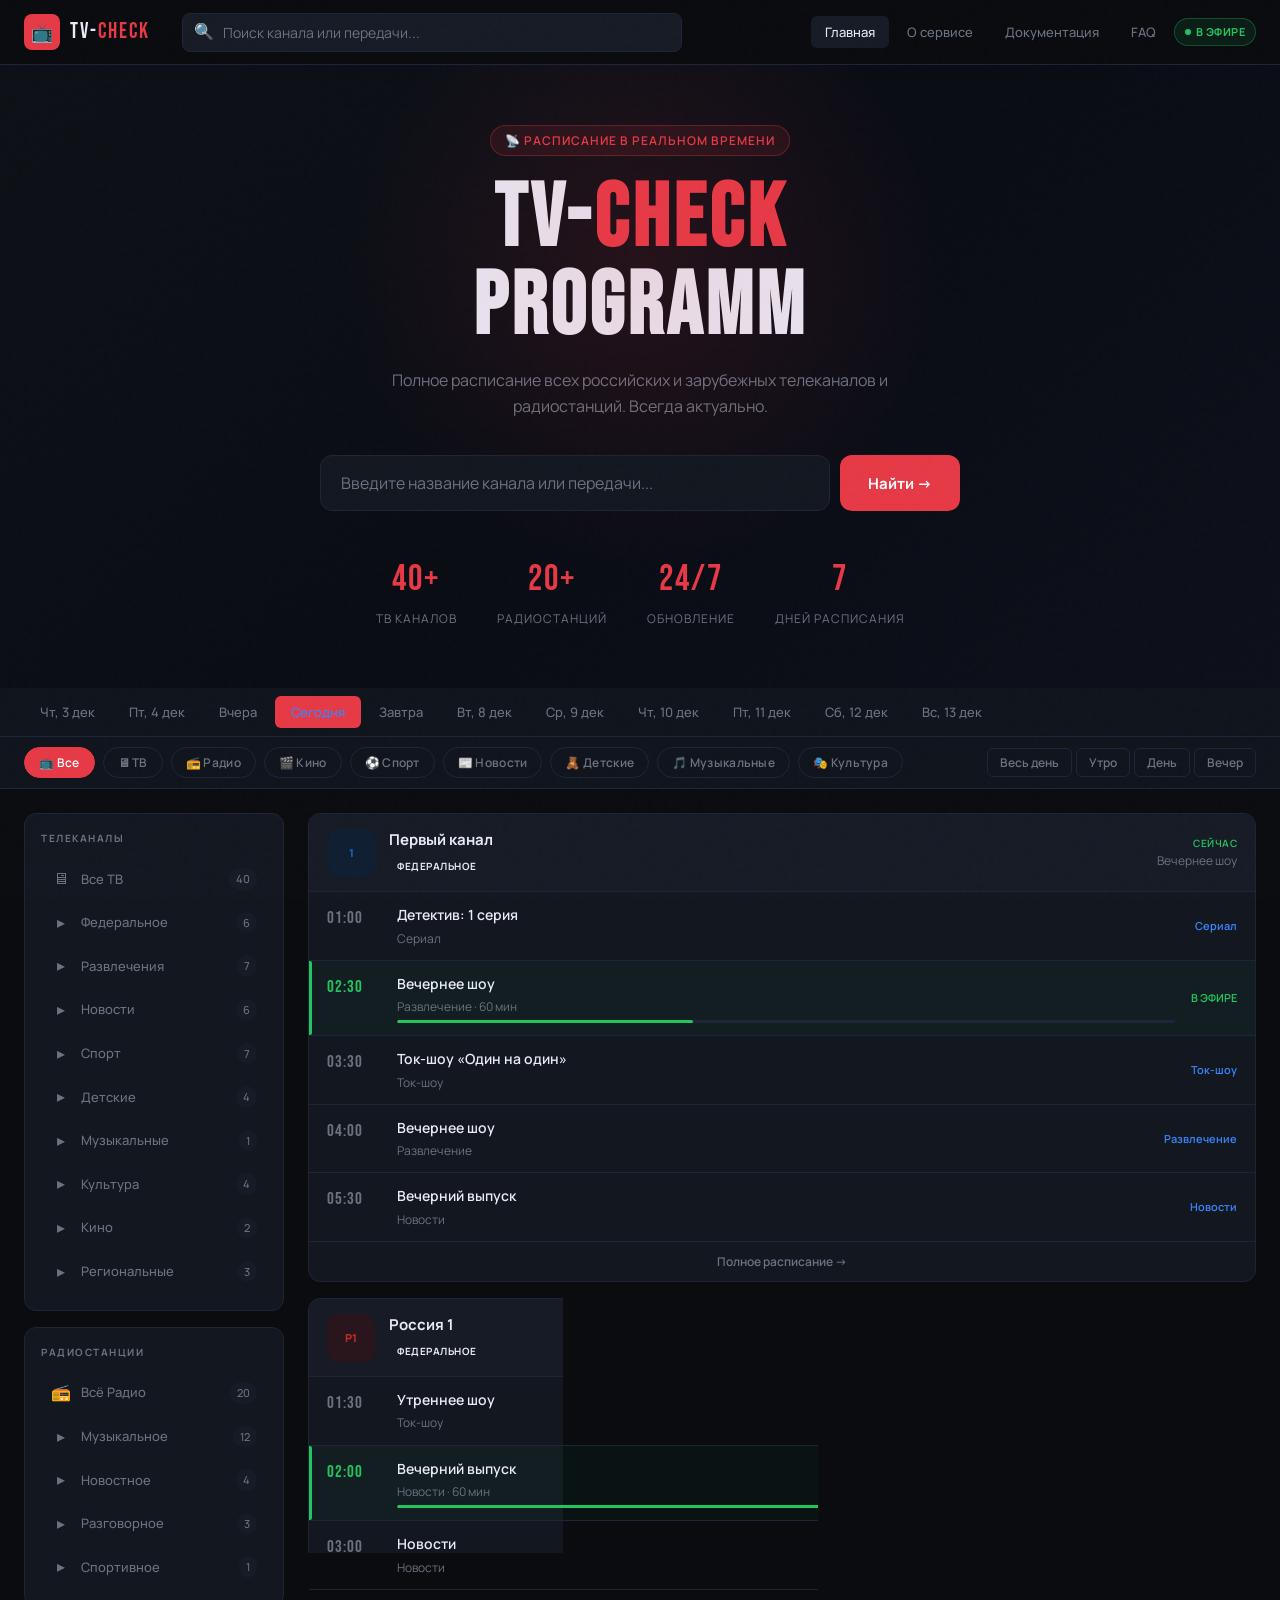
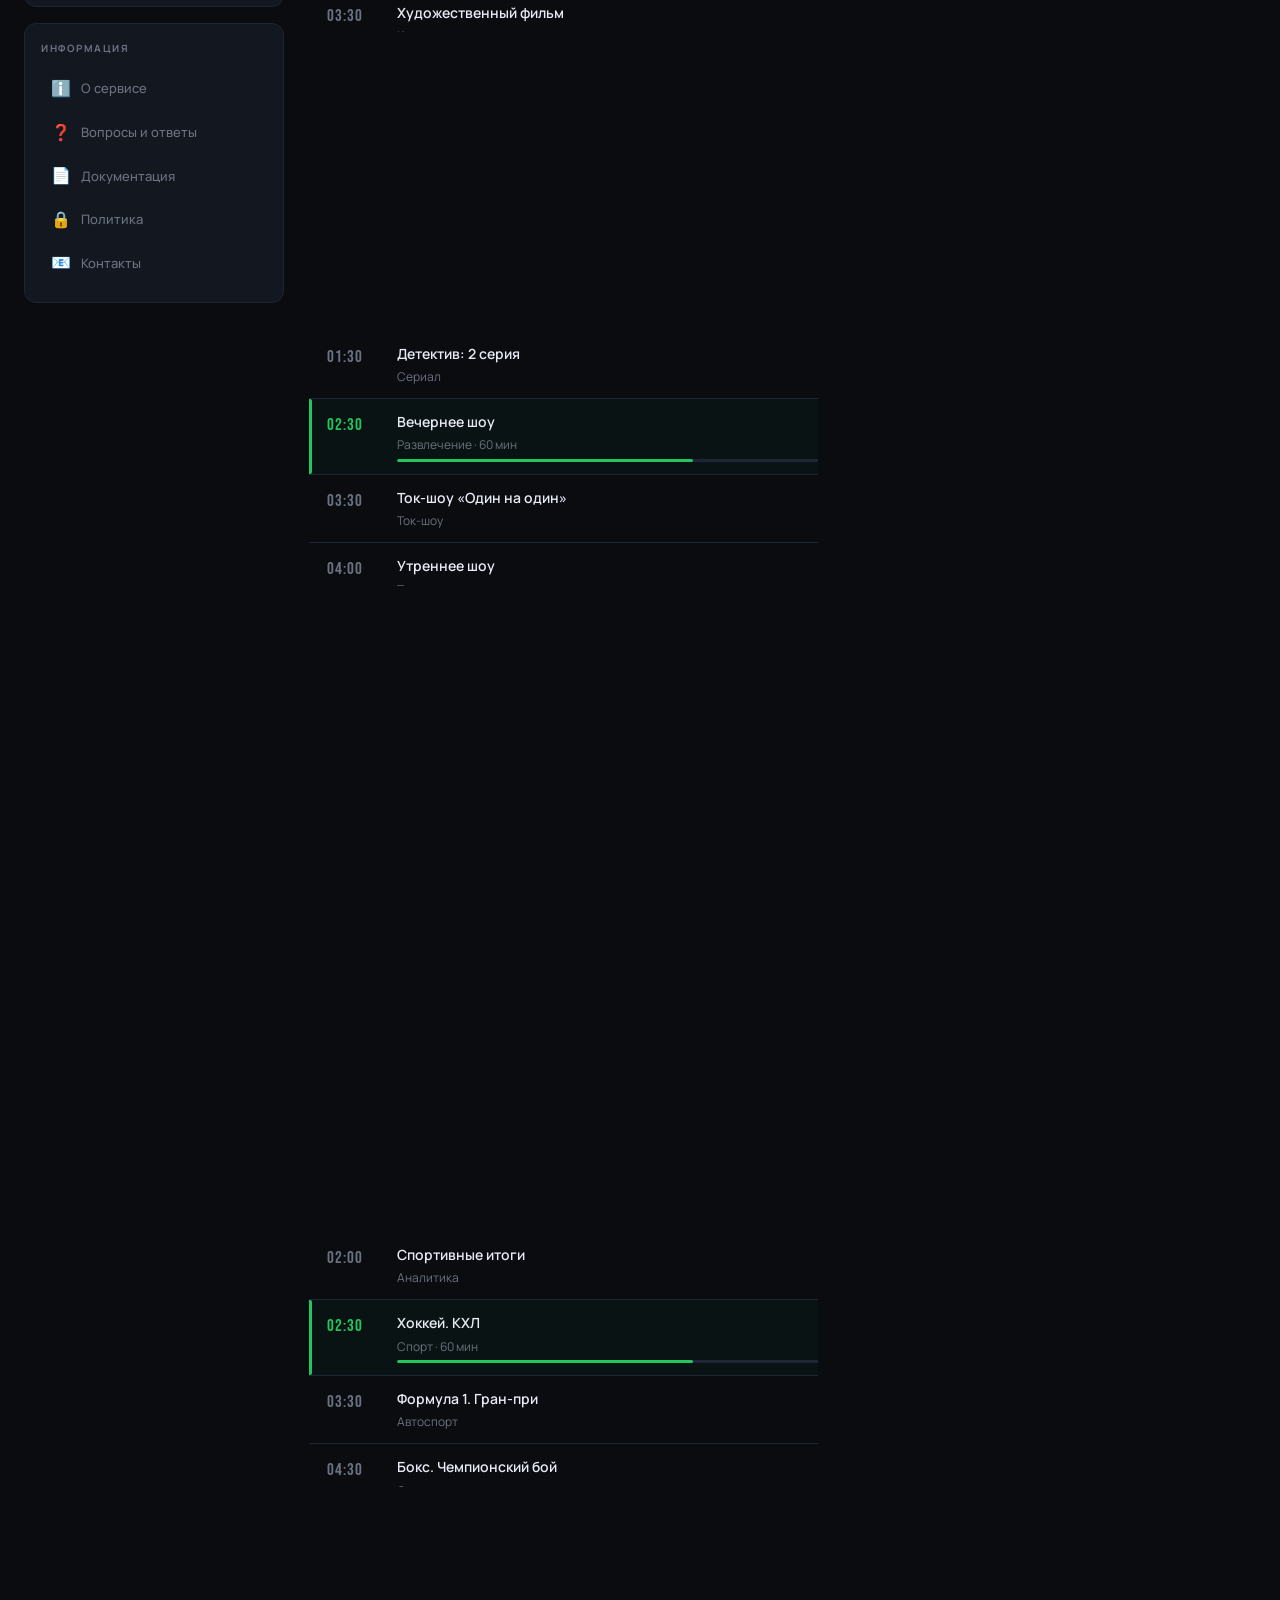
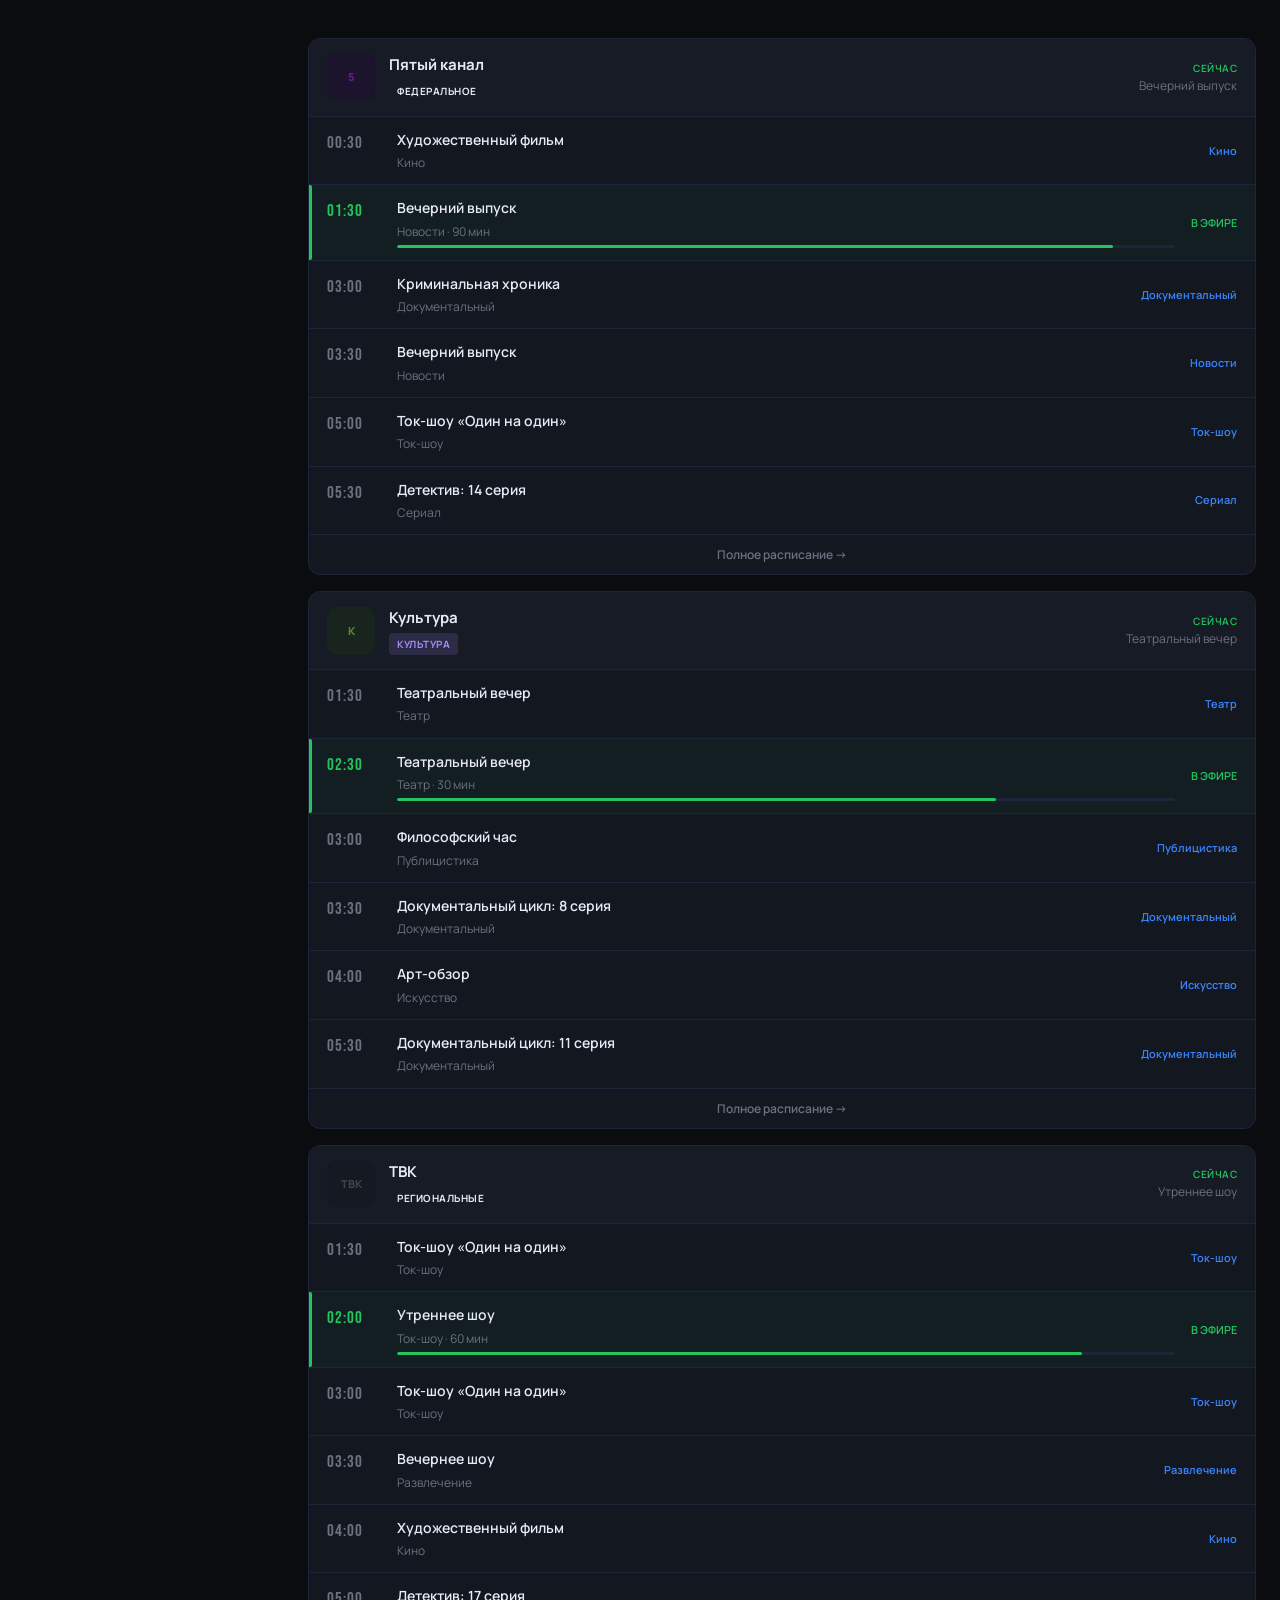
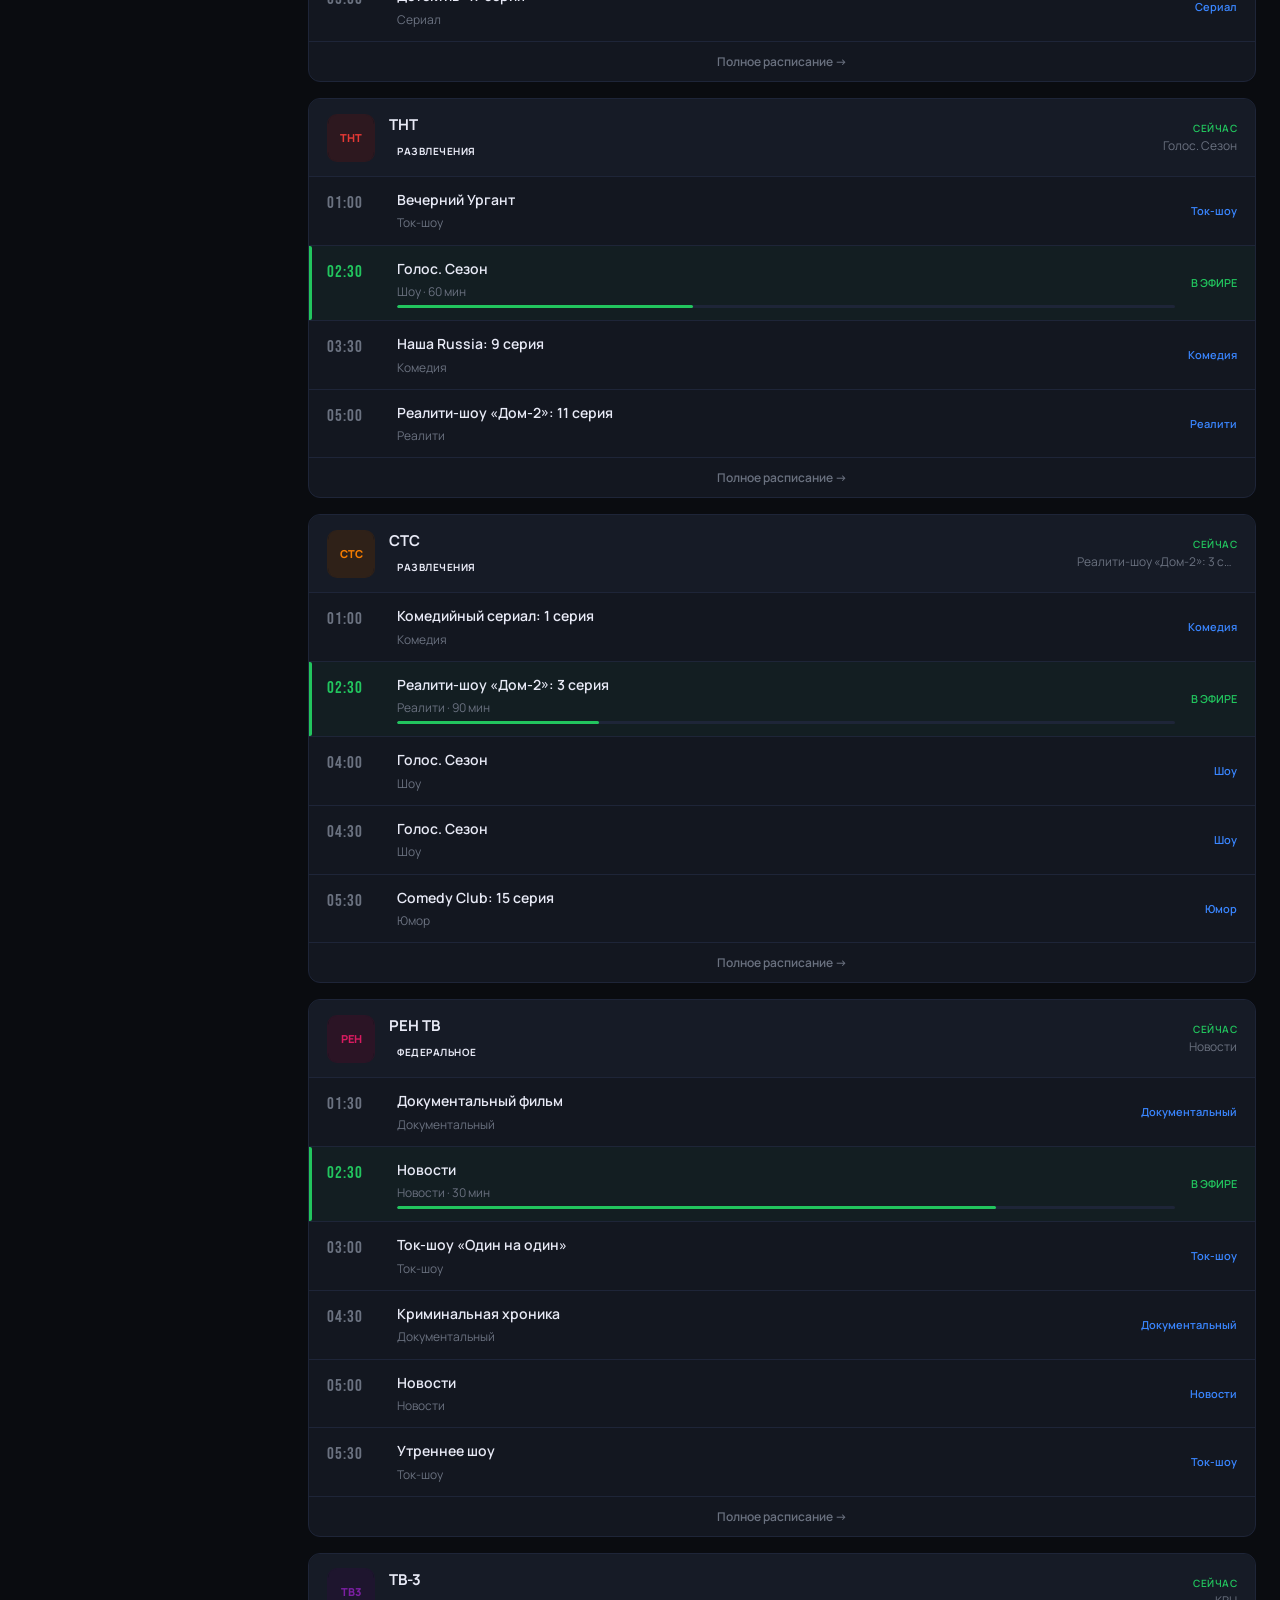
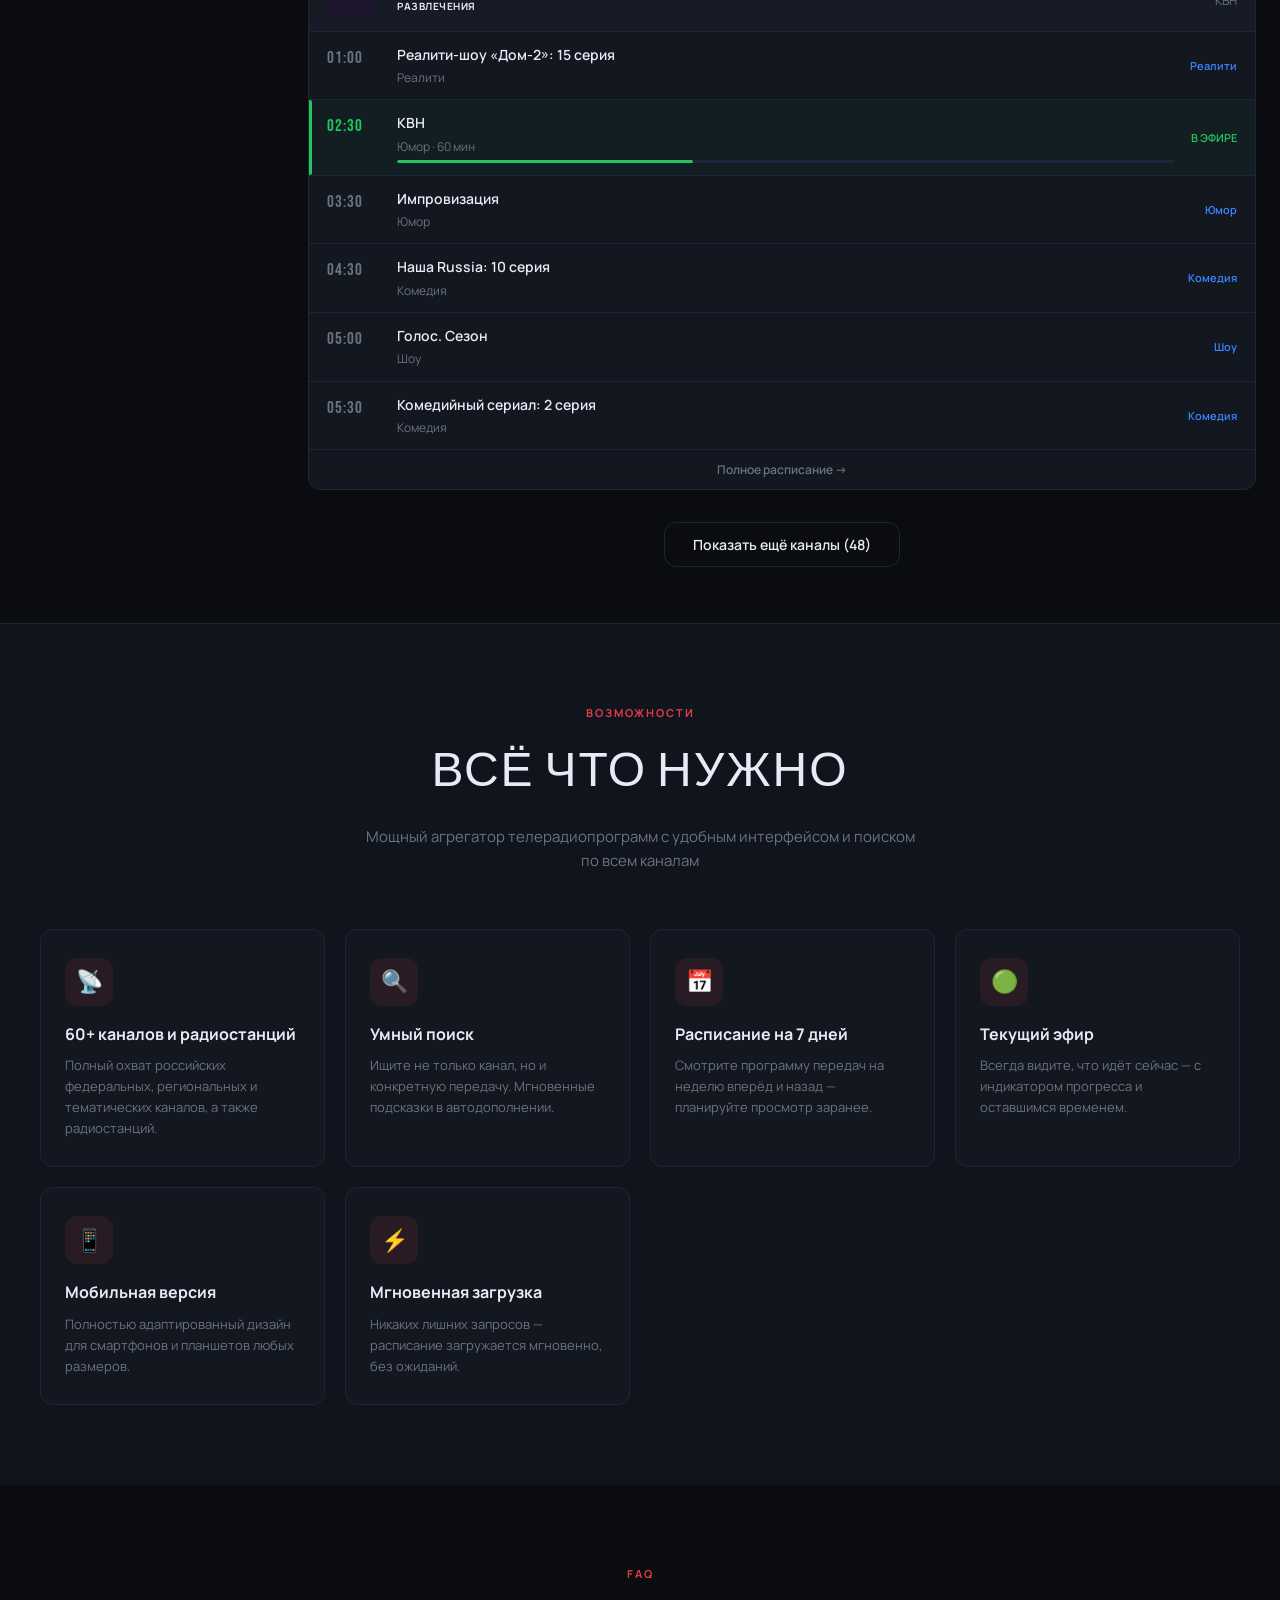
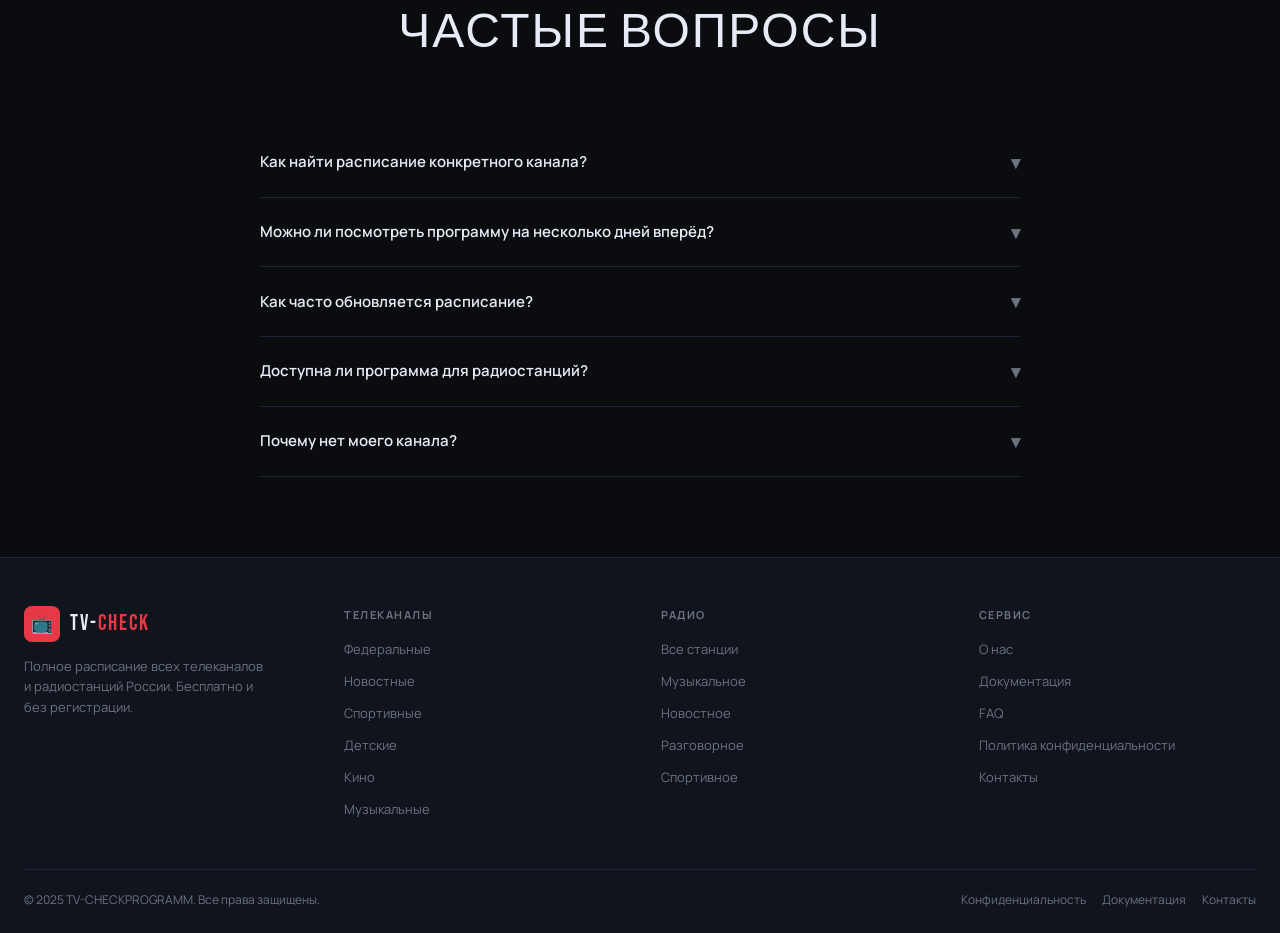
==== index.html @ 7d8d58da "Add files via upload" ====
<!DOCTYPE html>
<html lang="ru">
<head>
  <meta charset="UTF-8">
  <meta name="viewport" content="width=device-width, initial-scale=1.0">
  <meta name="description" content="TV-CHECKPROGRAMM — полное расписание всех телеканалов и радиостанций России. Программа передач на сегодня, завтра и на неделю.">
  <meta name="keywords" content="программа передач, расписание телеканалов, ТВ программа, радио расписание, первый канал расписание">
  <meta property="og:title" content="TV-CHECKPROGRAMM — Программа телепередач">
  <meta property="og:description" content="Полное расписание всех телеканалов и радиостанций России онлайн.">
  <meta property="og:type" content="website">
  <title>TV-CHECKPROGRAMM — Программа передач всех каналов</title>
  <link rel="icon" type="image/svg+xml" href="data:image/svg+xml,<svg xmlns='http://www.w3.org/2000/svg' viewBox='0 0 100 100'><text y='.9em' font-size='90'>📺</text></svg>">
  <link rel="preconnect" href="https://fonts.googleapis.com">
  <link rel="preconnect" href="https://fonts.gstatic.com" crossorigin>
  <link href="https://fonts.googleapis.com/css2?family=Bebas+Neue&family=Manrope:wght@300;400;500;600;700;800&display=swap" rel="stylesheet">
  <link rel="stylesheet" href="css/style.css">
</head>
<body>

  <div id="app">
    <!-- App renders here via JS -->
    <div style="display:flex;align-items:center;justify-content:center;height:100vh;flex-direction:column;gap:16px">
      <div class="spinner"></div>
      <p style="color:var(--muted);font-size:14px">Загрузка TV-CHECKPROGRAMM...</p>
    </div>
  </div>

  <script src="js/data.js"></script>
  <script src="js/main.js"></script>

</body>
</html>
---- css/style.css ----
@import url('https://fonts.googleapis.com/css2?family=Bebas+Neue&family=Manrope:wght@300;400;500;600;700;800&display=swap');

:root {
  --bg: #0a0c10;
  --bg2: #10141c;
  --bg3: #161b26;
  --card: #131720;
  --border: #1e2538;
  --accent: #e63946;
  --accent2: #3a86ff;
  --gold: #f4a261;
  --text: #e8eaf6;
  --muted: #6b7280;
  --live: #22c55e;
  --radius: 12px;
  --font-display: 'Bebas Neue', sans-serif;
  --font-body: 'Manrope', sans-serif;
}

*, *::before, *::after { box-sizing: border-box; margin: 0; padding: 0; }

html { scroll-behavior: smooth; }

body {
  background: var(--bg);
  color: var(--text);
  font-family: var(--font-body);
  font-size: 15px;
  line-height: 1.6;
  min-height: 100vh;
  overflow-x: hidden;
}

a { color: inherit; text-decoration: none; }
img { max-width: 100%; display: block; }

/* ======= NOISE OVERLAY ======= */
body::before {
  content: '';
  position: fixed;
  inset: 0;
  background-image: url("data:image/svg+xml,%3Csvg viewBox='0 0 200 200' xmlns='http://www.w3.org/2000/svg'%3E%3Cfilter id='n'%3E%3CfeTurbulence type='fractalNoise' baseFrequency='0.9' numOctaves='4' stitchTiles='stitch'/%3E%3C/filter%3E%3Crect width='100%25' height='100%25' filter='url(%23n)' opacity='0.04'/%3E%3C/svg%3E");
  pointer-events: none;
  z-index: 9999;
  opacity: 0.4;
}

/* ======= SCROLLBAR ======= */
::-webkit-scrollbar { width: 6px; }
::-webkit-scrollbar-track { background: var(--bg2); }
::-webkit-scrollbar-thumb { background: var(--border); border-radius: 3px; }

/* ======= HEADER ======= */
.header {
  position: sticky;
  top: 0;
  z-index: 100;
  background: rgba(10, 12, 16, 0.92);
  backdrop-filter: blur(16px);
  border-bottom: 1px solid var(--border);
}

.header-inner {
  max-width: 1400px;
  margin: 0 auto;
  padding: 0 24px;
  height: 64px;
  display: flex;
  align-items: center;
  gap: 32px;
}

.logo {
  display: flex;
  align-items: center;
  gap: 10px;
  flex-shrink: 0;
}

.logo-icon {
  width: 36px;
  height: 36px;
  background: var(--accent);
  border-radius: 8px;
  display: flex;
  align-items: center;
  justify-content: center;
  font-size: 18px;
}

.logo-text {
  font-family: var(--font-display);
  font-size: 22px;
  letter-spacing: 2px;
  color: var(--text);
}

.logo-text span { color: var(--accent); }

.header-search {
  flex: 1;
  max-width: 500px;
  position: relative;
}

.header-search input {
  width: 100%;
  background: var(--bg3);
  border: 1px solid var(--border);
  border-radius: 8px;
  padding: 9px 16px 9px 40px;
  color: var(--text);
  font-family: var(--font-body);
  font-size: 14px;
  outline: none;
  transition: border-color 0.2s;
}

.header-search input:focus { border-color: var(--accent2); }
.header-search input::placeholder { color: var(--muted); }

.header-search .search-icon {
  position: absolute;
  left: 12px;
  top: 50%;
  transform: translateY(-50%);
  color: var(--muted);
  font-size: 16px;
}

.header-nav {
  display: flex;
  align-items: center;
  gap: 4px;
  margin-left: auto;
}

.header-nav a {
  padding: 6px 14px;
  border-radius: 6px;
  font-size: 13px;
  font-weight: 500;
  color: var(--muted);
  transition: all 0.2s;
}

.header-nav a:hover, .header-nav a.active {
  color: var(--text);
  background: var(--bg3);
}

.live-badge {
  display: inline-flex;
  align-items: center;
  gap: 5px;
  padding: 4px 10px;
  background: rgba(34, 197, 94, 0.1);
  border: 1px solid rgba(34, 197, 94, 0.3);
  border-radius: 20px;
  font-size: 11px;
  font-weight: 700;
  color: var(--live);
  letter-spacing: 0.5px;
}

.live-badge::before {
  content: '';
  width: 6px;
  height: 6px;
  background: var(--live);
  border-radius: 50%;
  animation: pulse 1.5s infinite;
}

@keyframes pulse {
  0%, 100% { opacity: 1; transform: scale(1); }
  50% { opacity: 0.4; transform: scale(0.8); }
}

.burger {
  display: none;
  flex-direction: column;
  gap: 5px;
  cursor: pointer;
  padding: 4px;
}

.burger span {
  display: block;
  width: 22px;
  height: 2px;
  background: var(--text);
  border-radius: 2px;
  transition: all 0.3s;
}

/* ======= HERO ======= */
.hero {
  background: linear-gradient(135deg, #0d1117 0%, #0a0c14 50%, #0d0f1a 100%);
  padding: 60px 24px;
  text-align: center;
  position: relative;
  overflow: hidden;
}

.hero::before {
  content: '';
  position: absolute;
  top: -100px;
  left: 50%;
  transform: translateX(-50%);
  width: 600px;
  height: 600px;
  background: radial-gradient(circle, rgba(230, 57, 70, 0.12) 0%, transparent 70%);
  pointer-events: none;
}

.hero-eyebrow {
  display: inline-flex;
  align-items: center;
  gap: 8px;
  padding: 5px 14px;
  background: rgba(230, 57, 70, 0.1);
  border: 1px solid rgba(230, 57, 70, 0.3);
  border-radius: 20px;
  font-size: 12px;
  font-weight: 600;
  color: var(--accent);
  letter-spacing: 1px;
  text-transform: uppercase;
  margin-bottom: 20px;
}

.hero h1 {
  font-family: var(--font-display);
  font-size: clamp(42px, 8vw, 88px);
  letter-spacing: 4px;
  line-height: 1;
  margin-bottom: 16px;
  color: var(--text);
}

.hero h1 span { color: var(--accent); }

.hero p {
  font-size: 16px;
  color: var(--muted);
  max-width: 520px;
  margin: 0 auto 36px;
}

.hero-search {
  max-width: 640px;
  margin: 0 auto;
  display: flex;
  gap: 10px;
  position: relative;
}

.hero-search input {
  flex: 1;
  background: var(--card);
  border: 1.5px solid var(--border);
  border-radius: var(--radius);
  padding: 16px 20px;
  color: var(--text);
  font-family: var(--font-body);
  font-size: 16px;
  outline: none;
  transition: border-color 0.2s, box-shadow 0.2s;
}

.hero-search input:focus {
  border-color: var(--accent);
  box-shadow: 0 0 0 3px rgba(230, 57, 70, 0.1);
}

.hero-search input::placeholder { color: var(--muted); }

.btn-primary {
  background: var(--accent);
  color: #fff;
  border: none;
  border-radius: var(--radius);
  padding: 16px 28px;
  font-family: var(--font-body);
  font-size: 15px;
  font-weight: 700;
  cursor: pointer;
  transition: all 0.2s;
  white-space: nowrap;
  display: inline-flex;
  align-items: center;
  gap: 8px;
}

.btn-primary:hover {
  background: #c62e3b;
  transform: translateY(-1px);
  box-shadow: 0 4px 20px rgba(230, 57, 70, 0.4);
}

.hero-stats {
  display: flex;
  justify-content: center;
  gap: 40px;
  margin-top: 40px;
  flex-wrap: wrap;
}

.hero-stat {
  text-align: center;
}

.hero-stat .num {
  font-family: var(--font-display);
  font-size: 36px;
  letter-spacing: 2px;
  color: var(--accent);
}

.hero-stat .label {
  font-size: 12px;
  color: var(--muted);
  text-transform: uppercase;
  letter-spacing: 1px;
}

/* ======= DATE BAR ======= */
.date-bar {
  background: var(--bg2);
  border-bottom: 1px solid var(--border);
  padding: 0 24px;
  overflow-x: auto;
}

.date-bar-inner {
  max-width: 1400px;
  margin: 0 auto;
  display: flex;
  gap: 2px;
  padding: 8px 0;
  width: max-content;
  min-width: 100%;
}

.date-btn {
  padding: 7px 16px;
  border-radius: 6px;
  font-size: 13px;
  font-weight: 500;
  color: var(--muted);
  cursor: pointer;
  transition: all 0.2s;
  white-space: nowrap;
  border: none;
  background: transparent;
  font-family: var(--font-body);
}

.date-btn:hover { color: var(--text); background: var(--bg3); }
.date-btn.active { background: var(--accent); color: #fff; }
.date-btn.today { color: var(--accent2); }

/* ======= FILTER BAR ======= */
.filter-bar {
  background: var(--bg2);
  border-bottom: 1px solid var(--border);
  padding: 0 24px;
}

.filter-bar-inner {
  max-width: 1400px;
  margin: 0 auto;
  display: flex;
  align-items: center;
  gap: 8px;
  padding: 10px 0;
  overflow-x: auto;
}

.filter-chip {
  padding: 6px 14px;
  border-radius: 20px;
  font-size: 12px;
  font-weight: 600;
  color: var(--muted);
  cursor: pointer;
  transition: all 0.2s;
  white-space: nowrap;
  border: 1px solid var(--border);
  background: transparent;
  font-family: var(--font-body);
  letter-spacing: 0.3px;
}

.filter-chip:hover { color: var(--text); border-color: var(--text); }

.filter-chip.active { color: #fff; border-color: var(--accent); background: var(--accent); }
.filter-chip[data-type="tv"].active { background: var(--accent); border-color: var(--accent); }
.filter-chip[data-type="radio"].active { background: #8b5cf6; border-color: #8b5cf6; }
.filter-chip[data-type="movies"].active { background: var(--accent2); border-color: var(--accent2); }
.filter-chip[data-type="sport"].active { background: var(--gold); border-color: var(--gold); color: #000; }
.filter-chip[data-type="news"].active { background: #06b6d4; border-color: #06b6d4; }
.filter-chip[data-type="kids"].active { background: #f59e0b; border-color: #f59e0b; color: #000; }
.filter-chip[data-type="music"].active { background: #ec4899; border-color: #ec4899; }
.filter-chip[data-type="culture"].active { background: #a78bfa; border-color: #a78bfa; }

/* ======= MAIN LAYOUT ======= */
.main-layout {
  max-width: 1400px;
  margin: 0 auto;
  padding: 24px;
  display: grid;
  grid-template-columns: 260px 1fr;
  gap: 24px;
  align-items: start;
}

/* ======= SIDEBAR ======= */
.sidebar { position: sticky; top: 80px; }

.sidebar-section {
  background: var(--card);
  border: 1px solid var(--border);
  border-radius: var(--radius);
  padding: 16px;
  margin-bottom: 16px;
}

.sidebar-title {
  font-size: 10px;
  font-weight: 700;
  text-transform: uppercase;
  letter-spacing: 1.5px;
  color: var(--muted);
  margin-bottom: 12px;
}

.sidebar-link {
  display: flex;
  align-items: center;
  gap: 10px;
  padding: 8px 10px;
  border-radius: 8px;
  font-size: 13px;
  font-weight: 500;
  color: var(--muted);
  cursor: pointer;
  transition: all 0.2s;
  margin-bottom: 2px;
}

.sidebar-link:hover, .sidebar-link.active {
  color: var(--text);
  background: var(--bg3);
}

.sidebar-link .icon { font-size: 16px; width: 20px; text-align: center; }

.sidebar-link .count {
  margin-left: auto;
  font-size: 11px;
  padding: 2px 7px;
  border-radius: 10px;
  background: var(--bg3);
  color: var(--muted);
}

/* ======= SCHEDULE GRID ======= */
.schedule-grid { display: flex; flex-direction: column; gap: 16px; }

.channel-card {
  background: var(--card);
  border: 1px solid var(--border);
  border-radius: var(--radius);
  overflow: hidden;
  transition: border-color 0.2s;
  animation: fadeUp 0.3s ease both;
}

@keyframes fadeUp {
  from { opacity: 0; transform: translateY(12px); }
  to { opacity: 1; transform: translateY(0); }
}

.channel-card:hover { border-color: rgba(58, 134, 255, 0.3); }

.channel-header {
  display: flex;
  align-items: center;
  gap: 14px;
  padding: 14px 18px;
  background: var(--bg3);
  border-bottom: 1px solid var(--border);
  cursor: pointer;
}

.channel-logo {
  width: 48px;
  height: 48px;
  border-radius: 10px;
  background: var(--bg2);
  display: flex;
  align-items: center;
  justify-content: center;
  font-size: 11px;
  font-weight: 700;
  color: var(--muted);
  overflow: hidden;
  flex-shrink: 0;
  border: 1px solid var(--border);
}

.channel-logo img { width: 100%; height: 100%; object-fit: contain; }

.channel-meta { flex: 1; min-width: 0; }

.channel-name {
  font-size: 15px;
  font-weight: 700;
  color: var(--text);
  margin-bottom: 2px;
}

.channel-type {
  font-size: 11px;
  font-weight: 600;
  color: var(--muted);
  text-transform: uppercase;
  letter-spacing: 0.5px;
}

.channel-type-badge {
  padding: 3px 8px;
  border-radius: 4px;
  font-size: 10px;
  font-weight: 700;
  text-transform: uppercase;
  letter-spacing: 0.5px;
}

.badge-tv { background: rgba(230, 57, 70, 0.15); color: var(--accent); }
.badge-radio { background: rgba(139, 92, 246, 0.15); color: #a78bfa; }
.badge-news { background: rgba(6, 182, 212, 0.15); color: #06b6d4; }
.badge-sport { background: rgba(244, 162, 97, 0.15); color: var(--gold); }
.badge-kids { background: rgba(245, 158, 11, 0.15); color: #f59e0b; }
.badge-music { background: rgba(236, 72, 153, 0.15); color: #ec4899; }
.badge-culture { background: rgba(167, 139, 250, 0.15); color: #a78bfa; }
.badge-movies { background: rgba(58, 134, 255, 0.15); color: var(--accent2); }

.channel-now {
  text-align: right;
  flex-shrink: 0;
}

.channel-now .now-label {
  font-size: 10px;
  font-weight: 600;
  color: var(--live);
  text-transform: uppercase;
  letter-spacing: 0.5px;
}

.channel-now .now-show {
  font-size: 12px;
  color: var(--muted);
  max-width: 160px;
  overflow: hidden;
  text-overflow: ellipsis;
  white-space: nowrap;
}

.channel-schedule { padding: 0; }

.schedule-item {
  display: flex;
  align-items: flex-start;
  gap: 16px;
  padding: 12px 18px;
  border-bottom: 1px solid var(--border);
  transition: background 0.15s;
  cursor: pointer;
  position: relative;
}

.schedule-item:last-child { border-bottom: none; }
.schedule-item:hover { background: rgba(255,255,255,0.02); }

.schedule-item.is-live {
  background: rgba(34, 197, 94, 0.04);
}

.schedule-item.is-live::before {
  content: '';
  position: absolute;
  left: 0;
  top: 0;
  bottom: 0;
  width: 3px;
  background: var(--live);
  border-radius: 0 2px 2px 0;
}

.sched-time {
  font-family: var(--font-display);
  font-size: 17px;
  letter-spacing: 1px;
  color: var(--muted);
  min-width: 54px;
  flex-shrink: 0;
  padding-top: 1px;
}

.schedule-item.is-live .sched-time { color: var(--live); }

.sched-info { flex: 1; min-width: 0; }

.sched-title {
  font-size: 14px;
  font-weight: 600;
  color: var(--text);
  margin-bottom: 2px;
  overflow: hidden;
  text-overflow: ellipsis;
  white-space: nowrap;
}

.sched-desc {
  font-size: 12px;
  color: var(--muted);
  overflow: hidden;
  text-overflow: ellipsis;
  white-space: nowrap;
}

.sched-genre {
  font-size: 11px;
  font-weight: 600;
  color: var(--accent2);
  flex-shrink: 0;
  align-self: center;
}

.show-more-btn {
  display: block;
  width: 100%;
  padding: 11px;
  background: none;
  border: none;
  border-top: 1px solid var(--border);
  color: var(--muted);
  font-family: var(--font-body);
  font-size: 12px;
  font-weight: 600;
  cursor: pointer;
  transition: all 0.2s;
  text-align: center;
}

.show-more-btn:hover { color: var(--accent2); background: rgba(58, 134, 255, 0.05); }

/* ======= SEARCH RESULTS ======= */
.search-results-bar {
  max-width: 1400px;
  margin: 0 auto;
  padding: 16px 24px 0;
}

.search-results-label {
  font-size: 13px;
  color: var(--muted);
  margin-bottom: 4px;
}

.search-results-label strong { color: var(--text); }

/* ======= PAGINATION / LOAD MORE ======= */
.load-more-wrap {
  text-align: center;
  padding: 32px 0;
}

.btn-outline {
  background: transparent;
  color: var(--text);
  border: 1.5px solid var(--border);
  border-radius: var(--radius);
  padding: 12px 28px;
  font-family: var(--font-body);
  font-size: 14px;
  font-weight: 600;
  cursor: pointer;
  transition: all 0.2s;
}

.btn-outline:hover { border-color: var(--accent2); color: var(--accent2); }

/* ======= LANDING FEATURES ======= */
.features-section {
  padding: 80px 24px;
  background: var(--bg2);
  border-top: 1px solid var(--border);
}

.section-header {
  text-align: center;
  max-width: 560px;
  margin: 0 auto 56px;
}

.section-eyebrow {
  font-size: 11px;
  font-weight: 700;
  text-transform: uppercase;
  letter-spacing: 2px;
  color: var(--accent);
  margin-bottom: 12px;
}

.section-title {
  font-family: var(--font-display);
  font-size: clamp(28px, 5vw, 48px);
  letter-spacing: 2px;
  margin-bottom: 14px;
}

.section-desc { color: var(--muted); font-size: 15px; }

.features-grid {
  max-width: 1200px;
  margin: 0 auto;
  display: grid;
  grid-template-columns: repeat(auto-fit, minmax(260px, 1fr));
  gap: 20px;
}

.feature-card {
  background: var(--card);
  border: 1px solid var(--border);
  border-radius: var(--radius);
  padding: 28px 24px;
  transition: transform 0.2s, border-color 0.2s;
}

.feature-card:hover {
  transform: translateY(-4px);
  border-color: rgba(58, 134, 255, 0.3);
}

.feature-icon {
  width: 48px;
  height: 48px;
  border-radius: 12px;
  background: rgba(230, 57, 70, 0.1);
  display: flex;
  align-items: center;
  justify-content: center;
  font-size: 22px;
  margin-bottom: 16px;
}

.feature-title { font-size: 16px; font-weight: 700; margin-bottom: 8px; }
.feature-desc { font-size: 13px; color: var(--muted); line-height: 1.6; }

/* ======= FAQ ======= */
.faq-section {
  padding: 80px 24px;
  background: var(--bg);
}

.faq-list {
  max-width: 760px;
  margin: 0 auto;
}

.faq-item {
  border-bottom: 1px solid var(--border);
}

.faq-question {
  display: flex;
  justify-content: space-between;
  align-items: center;
  padding: 20px 0;
  cursor: pointer;
  font-size: 15px;
  font-weight: 600;
  transition: color 0.2s;
}

.faq-question:hover { color: var(--accent2); }

.faq-question .chevron {
  font-size: 18px;
  color: var(--muted);
  transition: transform 0.3s;
  flex-shrink: 0;
}

.faq-item.open .faq-question .chevron { transform: rotate(180deg); }

.faq-answer {
  display: none;
  padding-bottom: 20px;
  color: var(--muted);
  font-size: 14px;
  line-height: 1.7;
}

.faq-item.open .faq-answer { display: block; }

/* ======= FOOTER ======= */
.footer {
  background: var(--bg2);
  border-top: 1px solid var(--border);
  padding: 48px 24px 24px;
}

.footer-inner {
  max-width: 1400px;
  margin: 0 auto;
}

.footer-grid {
  display: grid;
  grid-template-columns: 280px repeat(3, 1fr);
  gap: 40px;
  margin-bottom: 40px;
}

.footer-brand .logo { margin-bottom: 12px; }
.footer-brand p { font-size: 13px; color: var(--muted); line-height: 1.6; max-width: 240px; }

.footer-col-title {
  font-size: 11px;
  font-weight: 700;
  text-transform: uppercase;
  letter-spacing: 1.5px;
  color: var(--muted);
  margin-bottom: 14px;
}

.footer-links { list-style: none; }
.footer-links li { margin-bottom: 8px; }
.footer-links a {
  font-size: 13px;
  color: var(--muted);
  transition: color 0.2s;
}
.footer-links a:hover { color: var(--text); }

.footer-bottom {
  border-top: 1px solid var(--border);
  padding-top: 20px;
  display: flex;
  justify-content: space-between;
  align-items: center;
  flex-wrap: gap;
  gap: 12px;
}

.footer-bottom p { font-size: 12px; color: var(--muted); }
.footer-bottom a { color: var(--muted); font-size: 12px; }
.footer-bottom a:hover { color: var(--text); }

/* ======= MODAL ======= */
.modal-overlay {
  position: fixed;
  inset: 0;
  background: rgba(0,0,0,0.7);
  backdrop-filter: blur(4px);
  z-index: 1000;
  display: flex;
  align-items: center;
  justify-content: center;
  padding: 24px;
  opacity: 0;
  pointer-events: none;
  transition: opacity 0.25s;
}

.modal-overlay.open { opacity: 1; pointer-events: all; }

.modal {
  background: var(--card);
  border: 1px solid var(--border);
  border-radius: 16px;
  padding: 32px;
  max-width: 600px;
  width: 100%;
  max-height: 80vh;
  overflow-y: auto;
  transform: scale(0.95);
  transition: transform 0.25s;
}

.modal-overlay.open .modal { transform: scale(1); }

.modal-header {
  display: flex;
  justify-content: space-between;
  align-items: flex-start;
  margin-bottom: 20px;
}

.modal-title { font-family: var(--font-display); font-size: 24px; letter-spacing: 1px; }
.modal-close {
  background: none;
  border: none;
  color: var(--muted);
  font-size: 22px;
  cursor: pointer;
  padding: 2px;
  line-height: 1;
}

.modal-channel-info {
  display: flex;
  align-items: center;
  gap: 14px;
  padding: 14px;
  background: var(--bg3);
  border-radius: 10px;
  margin-bottom: 20px;
}

.modal-schedule-list { display: flex; flex-direction: column; gap: 2px; }

.modal-sched-item {
  display: flex;
  gap: 14px;
  padding: 10px 12px;
  border-radius: 8px;
  transition: background 0.15s;
}

.modal-sched-item:hover { background: var(--bg3); }
.modal-sched-item.is-live { background: rgba(34, 197, 94, 0.07); }

.modal-time {
  font-family: var(--font-display);
  font-size: 16px;
  letter-spacing: 1px;
  color: var(--muted);
  min-width: 50px;
}

.modal-sched-item.is-live .modal-time { color: var(--live); }

.modal-show-name {
  font-size: 14px;
  font-weight: 500;
  color: var(--text);
}

/* ======= TOAST ======= */
.toast {
  position: fixed;
  bottom: 28px;
  right: 28px;
  background: var(--card);
  border: 1px solid var(--border);
  border-radius: 10px;
  padding: 14px 18px;
  font-size: 13px;
  color: var(--text);
  box-shadow: 0 8px 32px rgba(0,0,0,0.5);
  z-index: 2000;
  transform: translateY(100px);
  opacity: 0;
  transition: all 0.3s;
  max-width: 320px;
}

.toast.show { transform: translateY(0); opacity: 1; }

/* ======= EMPTY STATE ======= */
.empty-state {
  text-align: center;
  padding: 80px 24px;
}

.empty-state .big-icon { font-size: 56px; margin-bottom: 16px; opacity: 0.4; }
.empty-state h3 { font-size: 20px; font-weight: 700; margin-bottom: 8px; }
.empty-state p { color: var(--muted); font-size: 14px; }

/* ======= SPINNER ======= */
.spinner {
  width: 36px;
  height: 36px;
  border: 3px solid var(--border);
  border-top-color: var(--accent);
  border-radius: 50%;
  animation: spin 0.8s linear infinite;
  margin: 40px auto;
}

@keyframes spin { to { transform: rotate(360deg); } }

/* ======= CHANNEL DETAIL PAGE STYLES ======= */
.channel-detail-header {
  background: var(--bg2);
  border-bottom: 1px solid var(--border);
  padding: 32px 24px;
}

.channel-detail-inner {
  max-width: 1400px;
  margin: 0 auto;
  display: flex;
  align-items: center;
  gap: 24px;
}

.channel-detail-logo {
  width: 80px;
  height: 80px;
  border-radius: 16px;
  background: var(--card);
  border: 1px solid var(--border);
  display: flex;
  align-items: center;
  justify-content: center;
  font-size: 14px;
  font-weight: 700;
  color: var(--muted);
  overflow: hidden;
  flex-shrink: 0;
}

.channel-detail-logo img { width: 100%; height: 100%; object-fit: contain; }

.channel-detail-meta { flex: 1; }
.channel-detail-name { font-family: var(--font-display); font-size: 36px; letter-spacing: 2px; margin-bottom: 6px; }
.channel-detail-info { font-size: 13px; color: var(--muted); }

/* ======= RESPONSIVE ======= */
@media (max-width: 1100px) {
  .main-layout { grid-template-columns: 220px 1fr; }
  .footer-grid { grid-template-columns: 1fr 1fr; }
}

@media (max-width: 900px) {
  .main-layout { grid-template-columns: 1fr; }
  .sidebar { display: none; position: static; }
  .footer-grid { grid-template-columns: 1fr 1fr; }
}

@media (max-width: 640px) {
  .header-nav { display: none; }
  .burger { display: flex; }
  .hero { padding: 40px 16px; }
  .hero-search { flex-direction: column; }
  .hero-stats { gap: 20px; }
  .footer-grid { grid-template-columns: 1fr; gap: 24px; }
  .main-layout { padding: 16px; }
  .footer-bottom { flex-direction: column; align-items: flex-start; }
}

/* ======= MOBILE MENU ======= */
.mobile-menu {
  position: fixed;
  top: 64px;
  left: 0;
  right: 0;
  bottom: 0;
  background: var(--bg);
  z-index: 99;
  padding: 24px;
  display: none;
  flex-direction: column;
  gap: 4px;
  overflow-y: auto;
}

.mobile-menu.open { display: flex; }

.mobile-menu a, .mobile-menu button {
  padding: 12px 16px;
  border-radius: 8px;
  font-size: 15px;
  font-weight: 500;
  color: var(--muted);
  cursor: pointer;
  transition: all 0.2s;
  border: none;
  background: none;
  text-align: left;
  font-family: var(--font-body);
}

.mobile-menu a:hover, .mobile-menu button:hover {
  color: var(--text);
  background: var(--bg3);
}

.mobile-search {
  margin-bottom: 16px;
  display: flex;
  gap: 8px;
}

.mobile-search input {
  flex: 1;
  background: var(--card);
  border: 1px solid var(--border);
  border-radius: 8px;
  padding: 10px 14px;
  color: var(--text);
  font-family: var(--font-body);
  font-size: 14px;
  outline: none;
}

/* ======= PAGE TRANSITIONS ======= */
.page { animation: pageFade 0.25s ease; }

@keyframes pageFade {
  from { opacity: 0; }
  to { opacity: 1; }
}

/* ======= PROGRESS BAR ======= */
.now-progress {
  height: 3px;
  background: var(--border);
  border-radius: 2px;
  overflow: hidden;
  margin-top: 4px;
}

.now-progress-bar {
  height: 100%;
  background: var(--live);
  border-radius: 2px;
  transition: width 1s linear;
}

/* ======= TIME FILTER ======= */
.time-filter {
  display: flex;
  gap: 4px;
  margin-left: auto;
}

.time-btn {
  padding: 5px 12px;
  border-radius: 6px;
  font-size: 12px;
  font-weight: 600;
  color: var(--muted);
  cursor: pointer;
  border: 1px solid var(--border);
  background: none;
  font-family: var(--font-body);
  transition: all 0.2s;
}

.time-btn:hover, .time-btn.active { color: var(--text); border-color: var(--text); }

/* ======= AUTOCOMPLETE ======= */
.autocomplete {
  position: absolute;
  top: calc(100% + 4px);
  left: 0;
  right: 0;
  background: var(--card);
  border: 1px solid var(--border);
  border-radius: 10px;
  box-shadow: 0 8px 32px rgba(0,0,0,0.4);
  z-index: 200;
  overflow: hidden;
  display: none;
}

.autocomplete.open { display: block; }

.autocomplete-item {
  display: flex;
  align-items: center;
  gap: 12px;
  padding: 10px 14px;
  cursor: pointer;
  font-size: 14px;
  transition: background 0.15s;
}

.autocomplete-item:hover { background: var(--bg3); }

.autocomplete-logo {
  width: 32px;
  height: 32px;
  border-radius: 6px;
  background: var(--bg3);
  display: flex;
  align-items: center;
  justify-content: center;
  font-size: 10px;
  font-weight: 700;
  color: var(--muted);
  flex-shrink: 0;
  border: 1px solid var(--border);
}

.autocomplete-name { font-weight: 600; }
.autocomplete-type { font-size: 11px; color: var(--muted); }
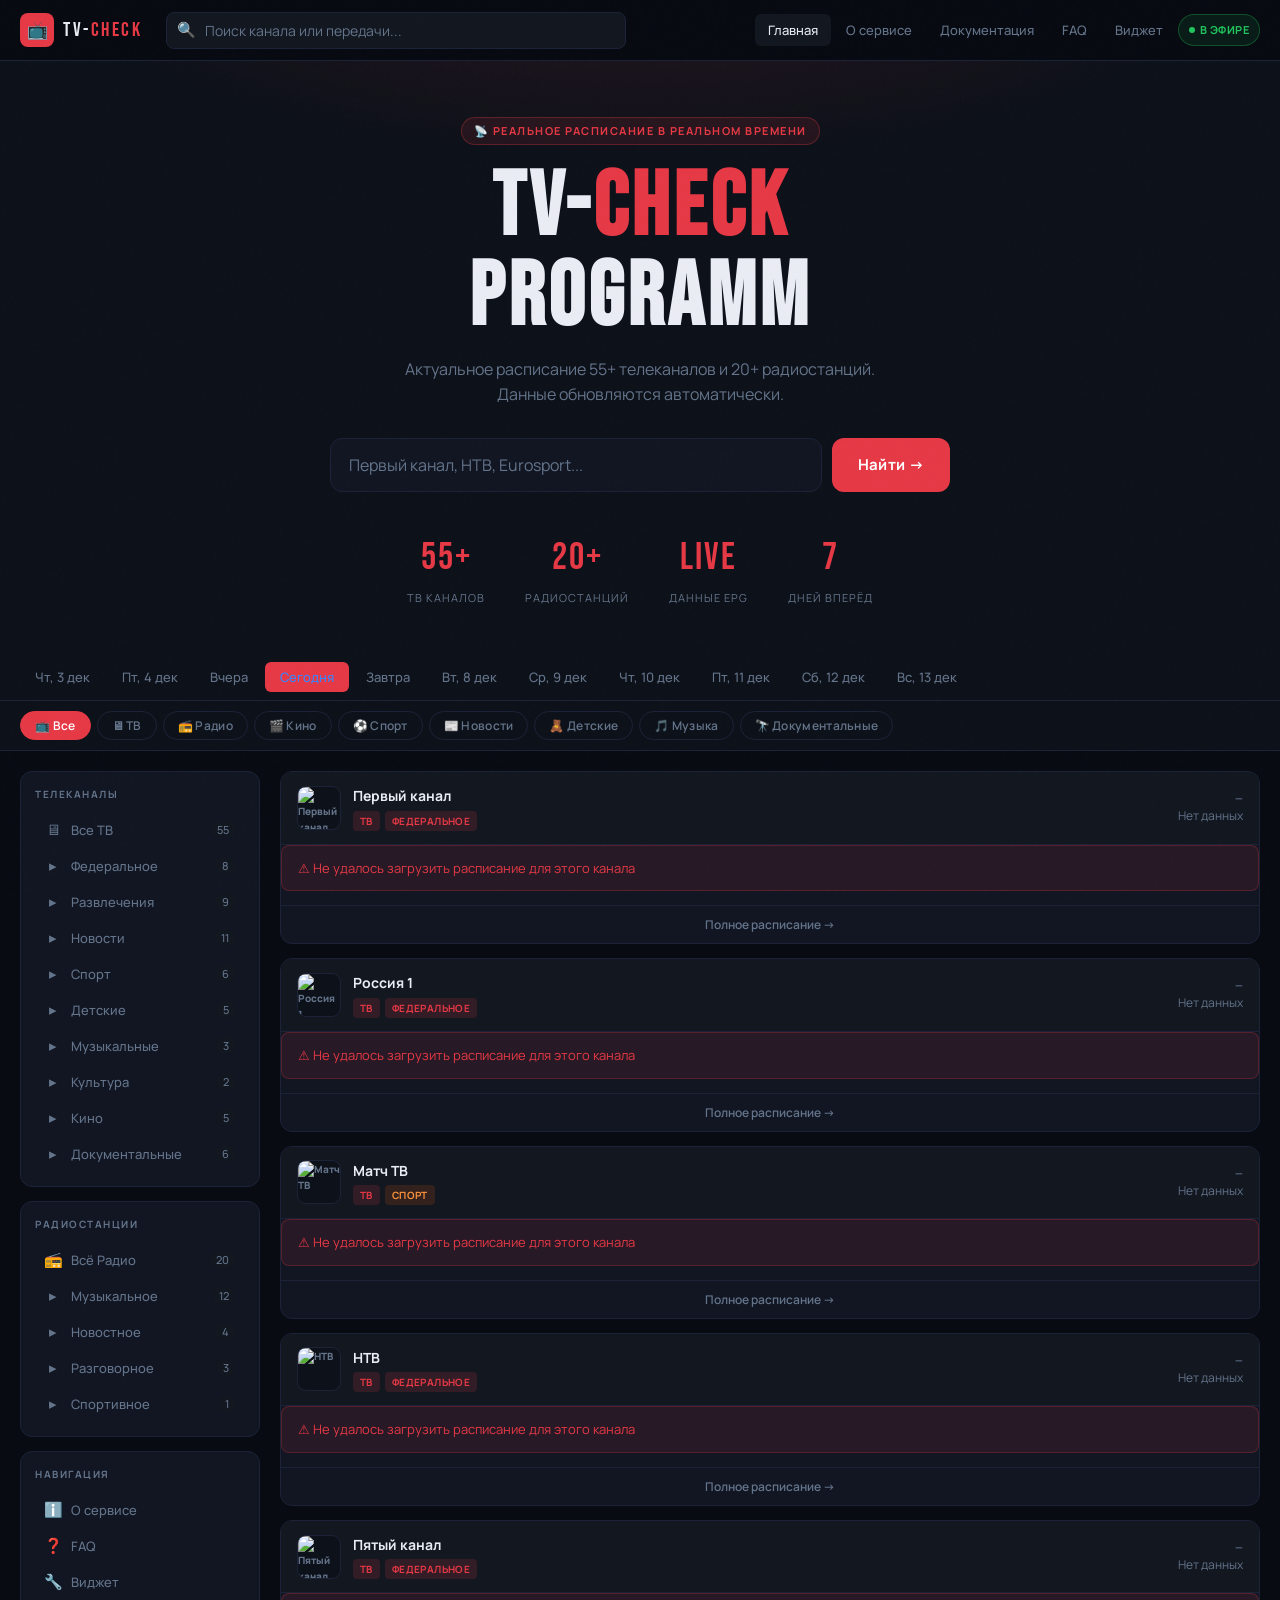
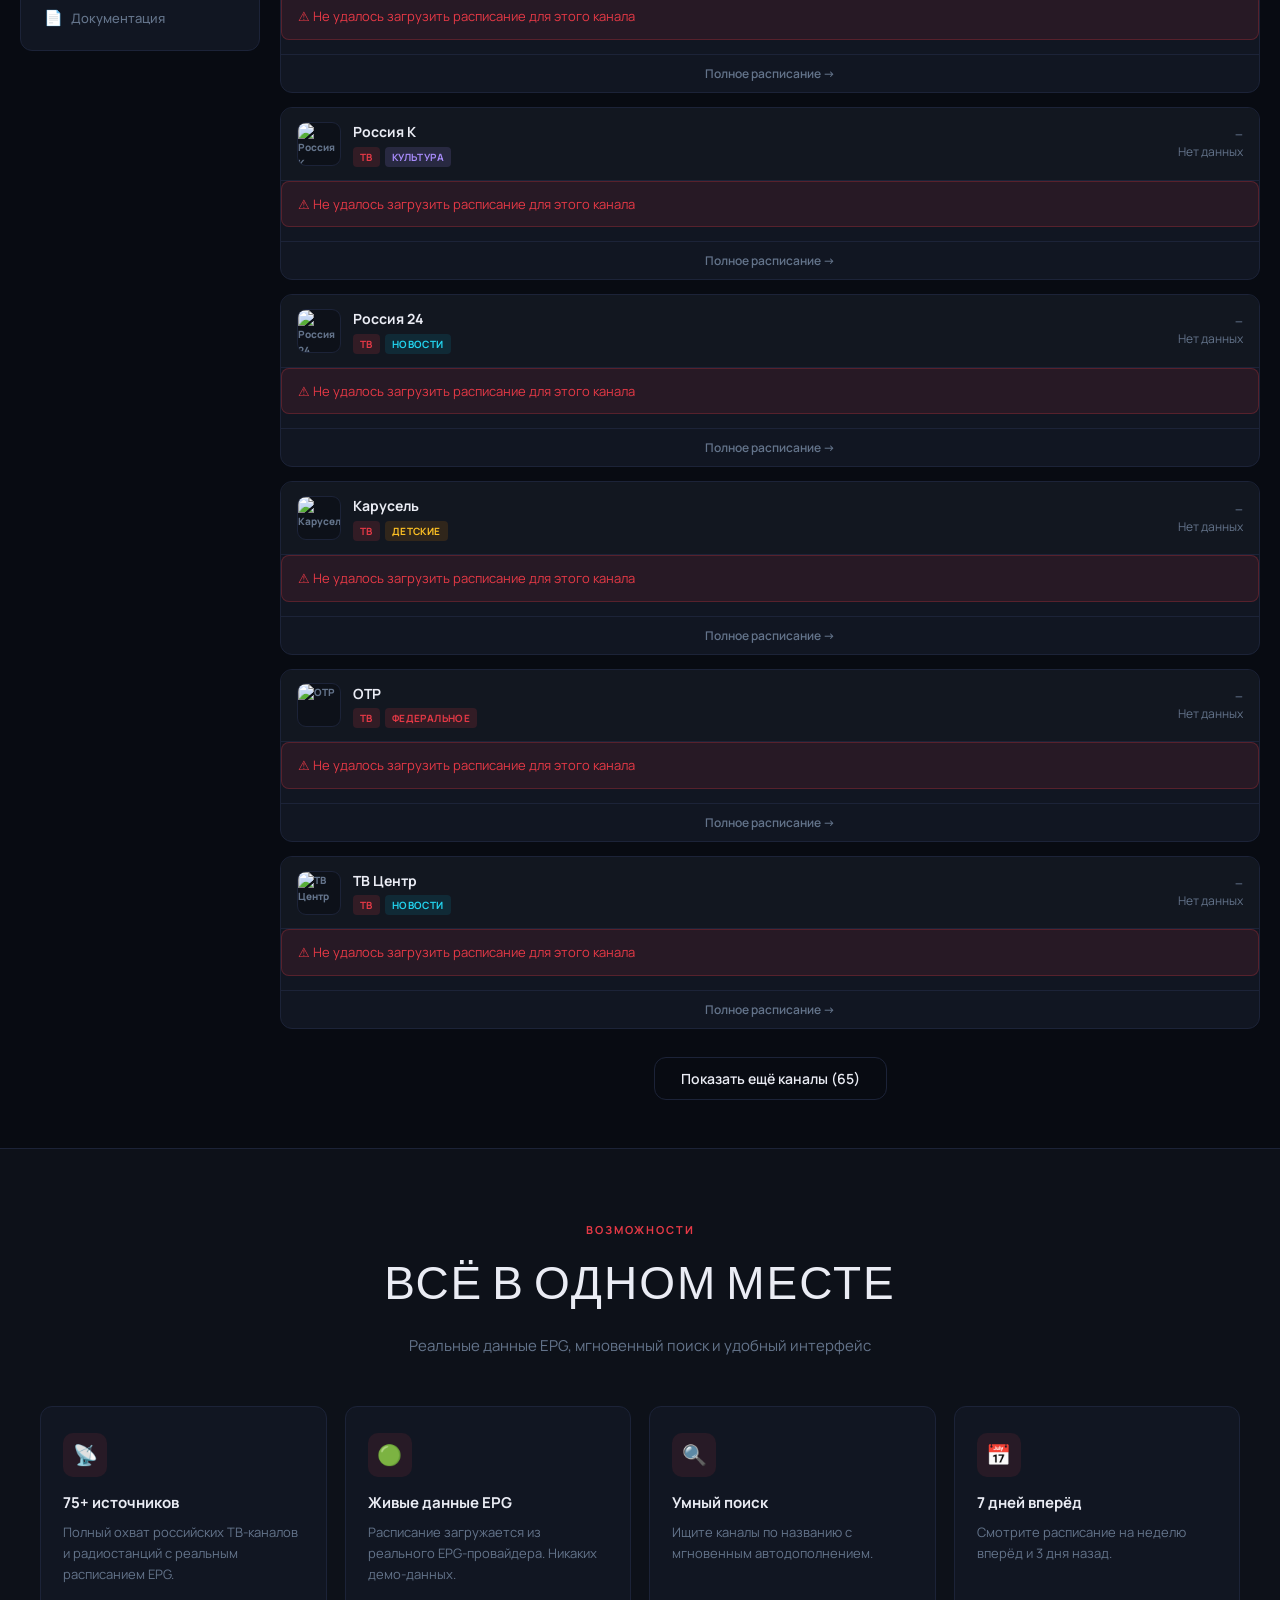
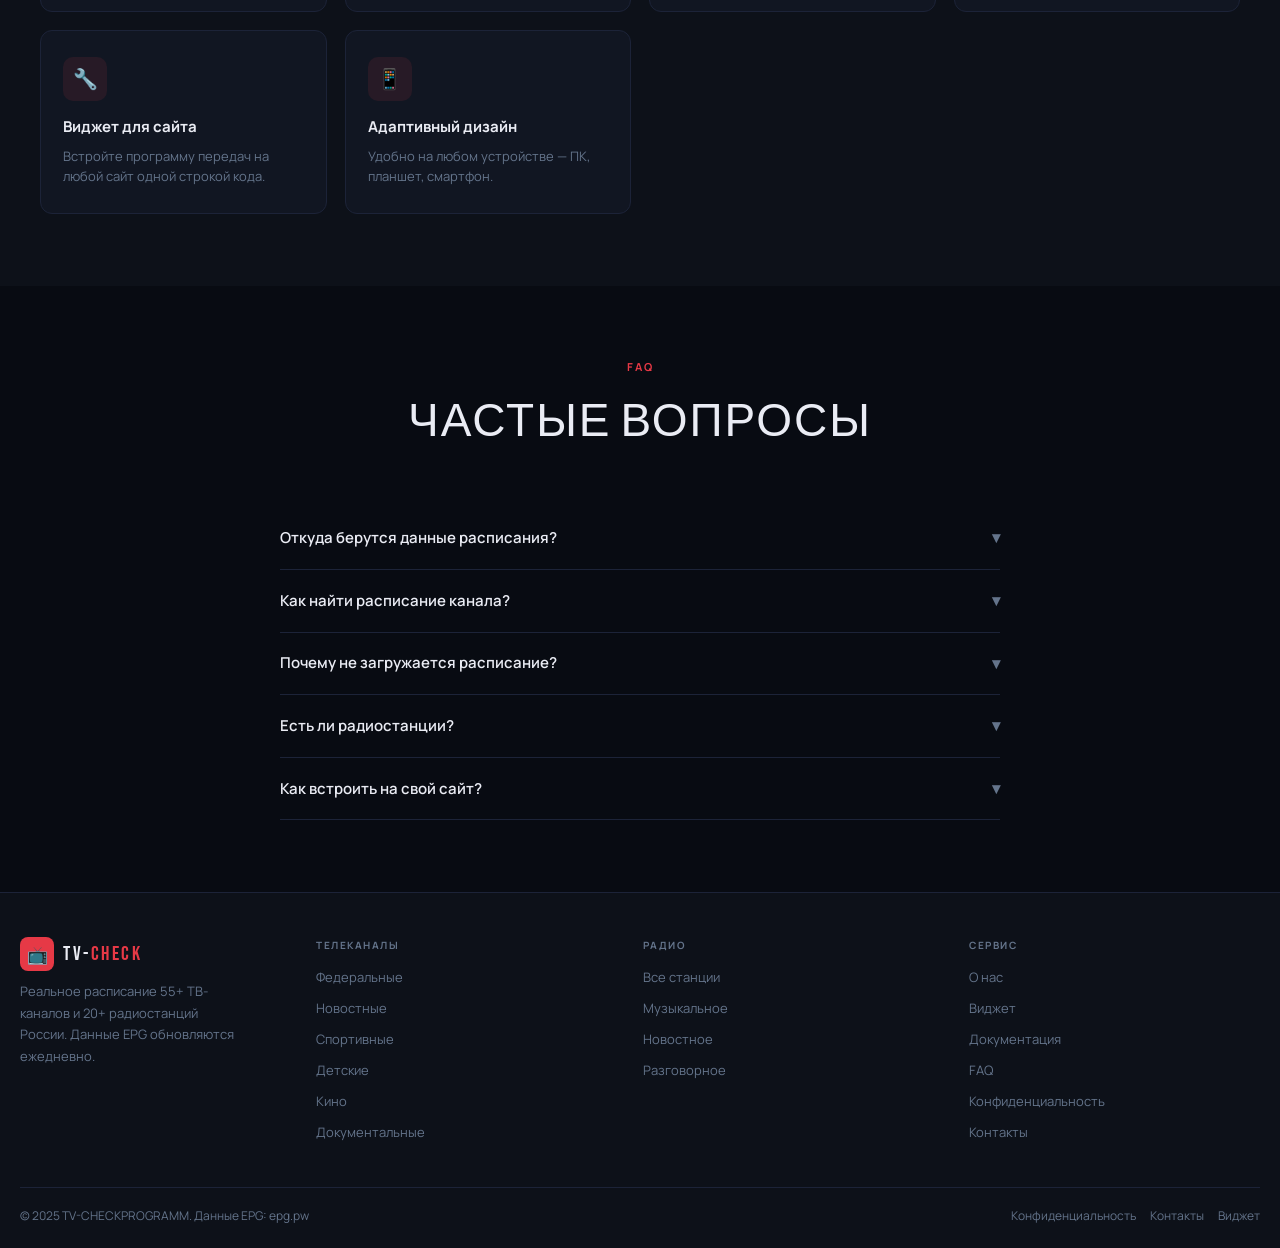
==== commit 2600bdf1: "obnova" ====
--- a/index.html
+++ b/index.html
@@ -3,12 +3,15 @@
 <head>
   <meta charset="UTF-8">
   <meta name="viewport" content="width=device-width, initial-scale=1.0">
-  <meta name="description" content="TV-CHECKPROGRAMM — полное расписание всех телеканалов и радиостанций России. Программа передач на сегодня, завтра и на неделю.">
-  <meta name="keywords" content="программа передач, расписание телеканалов, ТВ программа, радио расписание, первый канал расписание">
-  <meta property="og:title" content="TV-CHECKPROGRAMM — Программа телепередач">
-  <meta property="og:description" content="Полное расписание всех телеканалов и радиостанций России онлайн.">
+  <meta name="description" content="TV-CHECKPROGRAMM — реальное расписание всех телеканалов и радиостанций России. Программа передач на сегодня, завтра и на неделю. Данные EPG обновляются ежедневно.">
+  <meta name="keywords" content="программа передач, расписание телеканалов, ТВ программа сегодня, расписание радио, первый канал программа, НТВ расписание, Россия 1 программа">
+  <meta name="robots" content="index, follow">
+  <meta property="og:title" content="TV-CHECKPROGRAMM — Программа передач всех каналов">
+  <meta property="og:description" content="Реальное расписание 75+ телеканалов и радиостанций России. Данные EPG.">
   <meta property="og:type" content="website">
-  <title>TV-CHECKPROGRAMM — Программа передач всех каналов</title>
+  <meta property="og:url" content="https://tv-checkprogramm.ru">
+  <meta name="twitter:card" content="summary">
+  <title>TV-CHECKPROGRAMM — Программа передач всех каналов и радиостанций</title>
   <link rel="icon" type="image/svg+xml" href="data:image/svg+xml,<svg xmlns='http://www.w3.org/2000/svg' viewBox='0 0 100 100'><text y='.9em' font-size='90'>📺</text></svg>">
   <link rel="preconnect" href="https://fonts.googleapis.com">
   <link rel="preconnect" href="https://fonts.gstatic.com" crossorigin>
@@ -17,16 +20,19 @@
 </head>
 <body>
 
-  <div id="app">
-    <!-- App renders here via JS -->
-    <div style="display:flex;align-items:center;justify-content:center;height:100vh;flex-direction:column;gap:16px">
-      <div class="spinner"></div>
-      <p style="color:var(--muted);font-size:14px">Загрузка TV-CHECKPROGRAMM...</p>
-    </div>
+<div id="app">
+  <!-- Loading splash -->
+  <div style="display:flex;align-items:center;justify-content:center;height:100vh;flex-direction:column;gap:14px;background:var(--bg)">
+    <div style="font-family:'Bebas Neue',sans-serif;font-size:32px;letter-spacing:4px;color:#eaecf4">TV-<span style="color:#e63946">CHECK</span>PROGRAMM</div>
+    <div class="spinner"></div>
+    <p style="color:#64748b;font-size:13px">Загрузка данных EPG...</p>
   </div>
+</div>
 
-  <script src="js/data.js"></script>
-  <script src="js/main.js"></script>
+<!-- Scripts -->
+<script src="js/channels.js"></script>
+<script src="js/epg.js"></script>
+<script src="js/main.js"></script>
 
 </body>
 </html>
--- a/css/style.css
+++ b/css/style.css
@@ -1,30 +1,30 @@
 @import url('https://fonts.googleapis.com/css2?family=Bebas+Neue&family=Manrope:wght@300;400;500;600;700;800&display=swap');
 
 :root {
-  --bg: #0a0c10;
-  --bg2: #10141c;
-  --bg3: #161b26;
-  --card: #131720;
-  --border: #1e2538;
+  --bg: #080b12;
+  --bg2: #0d1119;
+  --bg3: #121720;
+  --card: #111622;
+  --border: #1c2338;
   --accent: #e63946;
   --accent2: #3a86ff;
   --gold: #f4a261;
-  --text: #e8eaf6;
-  --muted: #6b7280;
+  --text: #eaecf4;
+  --muted: #64748b;
   --live: #22c55e;
   --radius: 12px;
-  --font-display: 'Bebas Neue', sans-serif;
-  --font-body: 'Manrope', sans-serif;
+  --font-d: 'Bebas Neue', sans-serif;
+  --font-b: 'Manrope', sans-serif;
+  --shadow: 0 4px 24px rgba(0,0,0,0.5);
 }
 
 *, *::before, *::after { box-sizing: border-box; margin: 0; padding: 0; }
-
 html { scroll-behavior: smooth; }
 
 body {
   background: var(--bg);
   color: var(--text);
-  font-family: var(--font-body);
+  font-family: var(--font-b);
   font-size: 15px;
   line-height: 1.6;
   min-height: 100vh;
@@ -33,1175 +33,454 @@
 
 a { color: inherit; text-decoration: none; }
 img { max-width: 100%; display: block; }
-
-/* ======= NOISE OVERLAY ======= */
+button { cursor: pointer; font-family: var(--font-b); }
+
+::-webkit-scrollbar { width: 5px; background: var(--bg2); }
+::-webkit-scrollbar-thumb { background: var(--border); border-radius: 3px; }
+
+/* ===== NOISE ===== */
 body::before {
   content: '';
-  position: fixed;
-  inset: 0;
-  background-image: url("data:image/svg+xml,%3Csvg viewBox='0 0 200 200' xmlns='http://www.w3.org/2000/svg'%3E%3Cfilter id='n'%3E%3CfeTurbulence type='fractalNoise' baseFrequency='0.9' numOctaves='4' stitchTiles='stitch'/%3E%3C/filter%3E%3Crect width='100%25' height='100%25' filter='url(%23n)' opacity='0.04'/%3E%3C/svg%3E");
-  pointer-events: none;
-  z-index: 9999;
-  opacity: 0.4;
-}
-
-/* ======= SCROLLBAR ======= */
-::-webkit-scrollbar { width: 6px; }
-::-webkit-scrollbar-track { background: var(--bg2); }
-::-webkit-scrollbar-thumb { background: var(--border); border-radius: 3px; }
-
-/* ======= HEADER ======= */
-.header {
-  position: sticky;
-  top: 0;
-  z-index: 100;
-  background: rgba(10, 12, 16, 0.92);
-  backdrop-filter: blur(16px);
+  position: fixed; inset: 0;
+  background-image: url("data:image/svg+xml,%3Csvg viewBox='0 0 256 256' xmlns='http://www.w3.org/2000/svg'%3E%3Cfilter id='n'%3E%3CfeTurbulence type='fractalNoise' baseFrequency='0.85' numOctaves='4' stitchTiles='stitch'/%3E%3C/filter%3E%3Crect width='100%25' height='100%25' filter='url(%23n)' opacity='0.035'/%3E%3C/svg%3E");
+  pointer-events: none; z-index: 9999; opacity: .35;
+}
+
+/* ===== HEADER ===== */
+.hdr {
+  position: sticky; top: 0; z-index: 200;
+  background: rgba(8,11,18,.94);
+  backdrop-filter: blur(20px);
   border-bottom: 1px solid var(--border);
 }
-
-.header-inner {
-  max-width: 1400px;
-  margin: 0 auto;
-  padding: 0 24px;
-  height: 64px;
-  display: flex;
-  align-items: center;
-  gap: 32px;
-}
-
-.logo {
-  display: flex;
-  align-items: center;
-  gap: 10px;
-  flex-shrink: 0;
-}
-
-.logo-icon {
-  width: 36px;
-  height: 36px;
-  background: var(--accent);
-  border-radius: 8px;
-  display: flex;
-  align-items: center;
-  justify-content: center;
-  font-size: 18px;
-}
-
-.logo-text {
-  font-family: var(--font-display);
-  font-size: 22px;
-  letter-spacing: 2px;
-  color: var(--text);
-}
-
-.logo-text span { color: var(--accent); }
-
-.header-search {
-  flex: 1;
-  max-width: 500px;
-  position: relative;
-}
-
-.header-search input {
-  width: 100%;
-  background: var(--bg3);
-  border: 1px solid var(--border);
-  border-radius: 8px;
-  padding: 9px 16px 9px 40px;
-  color: var(--text);
-  font-family: var(--font-body);
-  font-size: 14px;
-  outline: none;
-  transition: border-color 0.2s;
-}
-
-.header-search input:focus { border-color: var(--accent2); }
-.header-search input::placeholder { color: var(--muted); }
-
-.header-search .search-icon {
-  position: absolute;
-  left: 12px;
-  top: 50%;
-  transform: translateY(-50%);
-  color: var(--muted);
-  font-size: 16px;
-}
-
-.header-nav {
-  display: flex;
-  align-items: center;
-  gap: 4px;
-  margin-left: auto;
-}
-
-.header-nav a {
-  padding: 6px 14px;
-  border-radius: 6px;
-  font-size: 13px;
-  font-weight: 500;
-  color: var(--muted);
-  transition: all 0.2s;
-}
-
-.header-nav a:hover, .header-nav a.active {
-  color: var(--text);
-  background: var(--bg3);
-}
-
-.live-badge {
-  display: inline-flex;
-  align-items: center;
-  gap: 5px;
-  padding: 4px 10px;
-  background: rgba(34, 197, 94, 0.1);
-  border: 1px solid rgba(34, 197, 94, 0.3);
-  border-radius: 20px;
-  font-size: 11px;
-  font-weight: 700;
-  color: var(--live);
-  letter-spacing: 0.5px;
-}
-
-.live-badge::before {
-  content: '';
-  width: 6px;
-  height: 6px;
-  background: var(--live);
-  border-radius: 50%;
-  animation: pulse 1.5s infinite;
-}
-
-@keyframes pulse {
-  0%, 100% { opacity: 1; transform: scale(1); }
-  50% { opacity: 0.4; transform: scale(0.8); }
-}
-
-.burger {
-  display: none;
-  flex-direction: column;
-  gap: 5px;
-  cursor: pointer;
-  padding: 4px;
-}
-
-.burger span {
-  display: block;
-  width: 22px;
-  height: 2px;
-  background: var(--text);
-  border-radius: 2px;
-  transition: all 0.3s;
-}
-
-/* ======= HERO ======= */
+.hdr-inner {
+  max-width: 1500px; margin: 0 auto; padding: 0 20px;
+  height: 60px; display: flex; align-items: center; gap: 24px;
+}
+.logo { display: flex; align-items: center; gap: 9px; flex-shrink: 0; }
+.logo-box {
+  width: 34px; height: 34px; background: var(--accent);
+  border-radius: 8px; display: flex; align-items: center; justify-content: center; font-size: 17px;
+}
+.logo-txt { font-family: var(--font-d); font-size: 20px; letter-spacing: 2.5px; }
+.logo-txt span { color: var(--accent); }
+
+.hdr-search { flex: 1; max-width: 460px; position: relative; }
+.hdr-search input {
+  width: 100%; background: var(--bg3); border: 1.5px solid var(--border);
+  border-radius: 8px; padding: 8px 14px 8px 38px;
+  color: var(--text); font-family: var(--font-b); font-size: 14px; outline: none;
+  transition: border-color .2s;
+}
+.hdr-search input:focus { border-color: var(--accent2); }
+.hdr-search input::placeholder { color: var(--muted); }
+.hdr-search .si { position: absolute; left: 11px; top: 50%; transform: translateY(-50%); color: var(--muted); font-size: 15px; pointer-events: none; }
+
+.hdr-nav { display: flex; gap: 2px; margin-left: auto; }
+.hdr-nav a {
+  padding: 6px 13px; border-radius: 6px;
+  font-size: 13px; font-weight: 500; color: var(--muted);
+  transition: all .2s; border: none; background: none;
+}
+.hdr-nav a:hover, .hdr-nav a.on { color: var(--text); background: var(--bg3); }
+
+.live-dot {
+  display: inline-flex; align-items: center; gap: 5px;
+  padding: 4px 10px; background: rgba(34,197,94,.1);
+  border: 1px solid rgba(34,197,94,.3); border-radius: 20px;
+  font-size: 11px; font-weight: 700; color: var(--live); letter-spacing: .5px;
+  white-space: nowrap;
+}
+.live-dot::before {
+  content: ''; width: 6px; height: 6px;
+  background: var(--live); border-radius: 50%;
+  animation: blink 1.5s infinite;
+}
+@keyframes blink { 0%,100%{opacity:1;transform:scale(1)} 50%{opacity:.4;transform:scale(.8)} }
+
+.burger { display: none; flex-direction: column; gap: 5px; padding: 4px; }
+.burger span { display: block; width: 22px; height: 2px; background: var(--text); border-radius: 2px; }
+
+/* ===== HERO ===== */
 .hero {
-  background: linear-gradient(135deg, #0d1117 0%, #0a0c14 50%, #0d0f1a 100%);
-  padding: 60px 24px;
-  text-align: center;
-  position: relative;
-  overflow: hidden;
-}
-
-.hero::before {
-  content: '';
-  position: absolute;
-  top: -100px;
-  left: 50%;
-  transform: translateX(-50%);
-  width: 600px;
-  height: 600px;
-  background: radial-gradient(circle, rgba(230, 57, 70, 0.12) 0%, transparent 70%);
-  pointer-events: none;
-}
-
-.hero-eyebrow {
-  display: inline-flex;
-  align-items: center;
-  gap: 8px;
-  padding: 5px 14px;
-  background: rgba(230, 57, 70, 0.1);
-  border: 1px solid rgba(230, 57, 70, 0.3);
-  border-radius: 20px;
-  font-size: 12px;
-  font-weight: 600;
-  color: var(--accent);
-  letter-spacing: 1px;
-  text-transform: uppercase;
-  margin-bottom: 20px;
-}
-
+  padding: 56px 20px 48px; text-align: center; position: relative; overflow: hidden;
+  background: radial-gradient(ellipse 80% 60% at 50% -20%, rgba(230,57,70,.14) 0%, transparent 60%), var(--bg2);
+}
+.hero-tag {
+  display: inline-flex; align-items: center; gap: 7px;
+  padding: 4px 12px; background: rgba(230,57,70,.1);
+  border: 1px solid rgba(230,57,70,.3); border-radius: 20px;
+  font-size: 11px; font-weight: 700; color: var(--accent);
+  letter-spacing: 1.5px; text-transform: uppercase; margin-bottom: 18px;
+}
 .hero h1 {
-  font-family: var(--font-display);
-  font-size: clamp(42px, 8vw, 88px);
-  letter-spacing: 4px;
-  line-height: 1;
-  margin-bottom: 16px;
-  color: var(--text);
-}
-
+  font-family: var(--font-d); font-size: clamp(44px,8vw,90px);
+  letter-spacing: 4px; line-height: 1; margin-bottom: 14px;
+}
 .hero h1 span { color: var(--accent); }
-
-.hero p {
-  font-size: 16px;
-  color: var(--muted);
-  max-width: 520px;
-  margin: 0 auto 36px;
-}
-
-.hero-search {
-  max-width: 640px;
-  margin: 0 auto;
-  display: flex;
-  gap: 10px;
-  position: relative;
-}
-
-.hero-search input {
-  flex: 1;
-  background: var(--card);
-  border: 1.5px solid var(--border);
-  border-radius: var(--radius);
-  padding: 16px 20px;
-  color: var(--text);
-  font-family: var(--font-body);
-  font-size: 16px;
-  outline: none;
-  transition: border-color 0.2s, box-shadow 0.2s;
-}
-
-.hero-search input:focus {
-  border-color: var(--accent);
-  box-shadow: 0 0 0 3px rgba(230, 57, 70, 0.1);
-}
-
-.hero-search input::placeholder { color: var(--muted); }
-
-.btn-primary {
-  background: var(--accent);
-  color: #fff;
-  border: none;
-  border-radius: var(--radius);
-  padding: 16px 28px;
-  font-family: var(--font-body);
-  font-size: 15px;
-  font-weight: 700;
-  cursor: pointer;
-  transition: all 0.2s;
-  white-space: nowrap;
-  display: inline-flex;
-  align-items: center;
-  gap: 8px;
-}
-
-.btn-primary:hover {
-  background: #c62e3b;
-  transform: translateY(-1px);
-  box-shadow: 0 4px 20px rgba(230, 57, 70, 0.4);
-}
-
-.hero-stats {
-  display: flex;
-  justify-content: center;
-  gap: 40px;
-  margin-top: 40px;
-  flex-wrap: wrap;
-}
-
-.hero-stat {
-  text-align: center;
-}
-
-.hero-stat .num {
-  font-family: var(--font-display);
-  font-size: 36px;
-  letter-spacing: 2px;
-  color: var(--accent);
-}
-
-.hero-stat .label {
-  font-size: 12px;
-  color: var(--muted);
-  text-transform: uppercase;
-  letter-spacing: 1px;
-}
-
-/* ======= DATE BAR ======= */
-.date-bar {
-  background: var(--bg2);
-  border-bottom: 1px solid var(--border);
-  padding: 0 24px;
-  overflow-x: auto;
-}
-
-.date-bar-inner {
-  max-width: 1400px;
-  margin: 0 auto;
-  display: flex;
-  gap: 2px;
-  padding: 8px 0;
-  width: max-content;
-  min-width: 100%;
-}
-
-.date-btn {
-  padding: 7px 16px;
-  border-radius: 6px;
-  font-size: 13px;
-  font-weight: 500;
-  color: var(--muted);
-  cursor: pointer;
-  transition: all 0.2s;
-  white-space: nowrap;
-  border: none;
-  background: transparent;
-  font-family: var(--font-body);
-}
-
-.date-btn:hover { color: var(--text); background: var(--bg3); }
-.date-btn.active { background: var(--accent); color: #fff; }
-.date-btn.today { color: var(--accent2); }
-
-/* ======= FILTER BAR ======= */
-.filter-bar {
-  background: var(--bg2);
-  border-bottom: 1px solid var(--border);
-  padding: 0 24px;
-}
-
-.filter-bar-inner {
-  max-width: 1400px;
-  margin: 0 auto;
-  display: flex;
-  align-items: center;
-  gap: 8px;
-  padding: 10px 0;
-  overflow-x: auto;
-}
-
-.filter-chip {
-  padding: 6px 14px;
-  border-radius: 20px;
-  font-size: 12px;
-  font-weight: 600;
-  color: var(--muted);
-  cursor: pointer;
-  transition: all 0.2s;
-  white-space: nowrap;
-  border: 1px solid var(--border);
-  background: transparent;
-  font-family: var(--font-body);
-  letter-spacing: 0.3px;
-}
-
-.filter-chip:hover { color: var(--text); border-color: var(--text); }
-
-.filter-chip.active { color: #fff; border-color: var(--accent); background: var(--accent); }
-.filter-chip[data-type="tv"].active { background: var(--accent); border-color: var(--accent); }
-.filter-chip[data-type="radio"].active { background: #8b5cf6; border-color: #8b5cf6; }
-.filter-chip[data-type="movies"].active { background: var(--accent2); border-color: var(--accent2); }
-.filter-chip[data-type="sport"].active { background: var(--gold); border-color: var(--gold); color: #000; }
-.filter-chip[data-type="news"].active { background: #06b6d4; border-color: #06b6d4; }
-.filter-chip[data-type="kids"].active { background: #f59e0b; border-color: #f59e0b; color: #000; }
-.filter-chip[data-type="music"].active { background: #ec4899; border-color: #ec4899; }
-.filter-chip[data-type="culture"].active { background: #a78bfa; border-color: #a78bfa; }
-
-/* ======= MAIN LAYOUT ======= */
-.main-layout {
-  max-width: 1400px;
-  margin: 0 auto;
-  padding: 24px;
-  display: grid;
-  grid-template-columns: 260px 1fr;
-  gap: 24px;
-  align-items: start;
-}
-
-/* ======= SIDEBAR ======= */
-.sidebar { position: sticky; top: 80px; }
-
-.sidebar-section {
-  background: var(--card);
-  border: 1px solid var(--border);
-  border-radius: var(--radius);
-  padding: 16px;
-  margin-bottom: 16px;
-}
-
-.sidebar-title {
-  font-size: 10px;
-  font-weight: 700;
-  text-transform: uppercase;
-  letter-spacing: 1.5px;
-  color: var(--muted);
-  margin-bottom: 12px;
-}
-
-.sidebar-link {
-  display: flex;
-  align-items: center;
-  gap: 10px;
-  padding: 8px 10px;
-  border-radius: 8px;
-  font-size: 13px;
-  font-weight: 500;
-  color: var(--muted);
-  cursor: pointer;
-  transition: all 0.2s;
-  margin-bottom: 2px;
-}
-
-.sidebar-link:hover, .sidebar-link.active {
-  color: var(--text);
-  background: var(--bg3);
-}
-
-.sidebar-link .icon { font-size: 16px; width: 20px; text-align: center; }
-
-.sidebar-link .count {
-  margin-left: auto;
-  font-size: 11px;
-  padding: 2px 7px;
-  border-radius: 10px;
-  background: var(--bg3);
-  color: var(--muted);
-}
-
-/* ======= SCHEDULE GRID ======= */
-.schedule-grid { display: flex; flex-direction: column; gap: 16px; }
-
-.channel-card {
-  background: var(--card);
-  border: 1px solid var(--border);
-  border-radius: var(--radius);
-  overflow: hidden;
-  transition: border-color 0.2s;
-  animation: fadeUp 0.3s ease both;
-}
-
-@keyframes fadeUp {
-  from { opacity: 0; transform: translateY(12px); }
-  to { opacity: 1; transform: translateY(0); }
-}
-
-.channel-card:hover { border-color: rgba(58, 134, 255, 0.3); }
-
-.channel-header {
-  display: flex;
-  align-items: center;
-  gap: 14px;
-  padding: 14px 18px;
-  background: var(--bg3);
-  border-bottom: 1px solid var(--border);
-  cursor: pointer;
-}
-
-.channel-logo {
-  width: 48px;
-  height: 48px;
-  border-radius: 10px;
-  background: var(--bg2);
-  display: flex;
-  align-items: center;
-  justify-content: center;
-  font-size: 11px;
-  font-weight: 700;
-  color: var(--muted);
-  overflow: hidden;
-  flex-shrink: 0;
-  border: 1px solid var(--border);
-}
-
-.channel-logo img { width: 100%; height: 100%; object-fit: contain; }
-
-.channel-meta { flex: 1; min-width: 0; }
-
-.channel-name {
-  font-size: 15px;
-  font-weight: 700;
-  color: var(--text);
-  margin-bottom: 2px;
-}
-
-.channel-type {
-  font-size: 11px;
-  font-weight: 600;
-  color: var(--muted);
-  text-transform: uppercase;
-  letter-spacing: 0.5px;
-}
-
-.channel-type-badge {
-  padding: 3px 8px;
+.hero p { font-size: 16px; color: var(--muted); max-width: 500px; margin: 0 auto 30px; }
+
+.hero-form { max-width: 620px; margin: 0 auto; display: flex; gap: 10px; position: relative; }
+.hero-form input {
+  flex: 1; background: var(--card); border: 1.5px solid var(--border);
+  border-radius: var(--radius); padding: 15px 18px;
+  color: var(--text); font-family: var(--font-b); font-size: 16px; outline: none;
+  transition: border-color .2s, box-shadow .2s;
+}
+.hero-form input:focus { border-color: var(--accent); box-shadow: 0 0 0 3px rgba(230,57,70,.1); }
+.hero-form input::placeholder { color: var(--muted); }
+
+.btn-red {
+  background: var(--accent); color: #fff; border: none;
+  border-radius: var(--radius); padding: 15px 26px;
+  font-size: 15px; font-weight: 700; letter-spacing: .3px;
+  display: inline-flex; align-items: center; gap: 7px;
+  transition: all .2s; white-space: nowrap;
+}
+.btn-red:hover { background: #c9303d; transform: translateY(-1px); box-shadow: 0 6px 24px rgba(230,57,70,.4); }
+
+.hero-nums { display: flex; justify-content: center; gap: 40px; margin-top: 36px; flex-wrap: wrap; }
+.h-num .n { font-family: var(--font-d); font-size: 38px; letter-spacing: 2px; color: var(--accent); }
+.h-num .l { font-size: 11px; color: var(--muted); text-transform: uppercase; letter-spacing: 1px; }
+
+/* ===== DATE BAR ===== */
+.datebar { background: var(--bg2); border-bottom: 1px solid var(--border); overflow-x: auto; }
+.datebar-inner { max-width: 1500px; margin: 0 auto; display: flex; gap: 2px; padding: 8px 20px; width: max-content; min-width: 100%; }
+.d-btn {
+  padding: 6px 15px; border-radius: 6px; font-size: 13px; font-weight: 500;
+  color: var(--muted); white-space: nowrap; border: none; background: transparent; font-family: var(--font-b);
+  transition: all .2s;
+}
+.d-btn:hover { color: var(--text); background: var(--bg3); }
+.d-btn.on { background: var(--accent); color: #fff; }
+.d-btn.today-btn { color: var(--accent2); }
+
+/* ===== FILTER ===== */
+.filterbar { background: var(--bg2); border-bottom: 1px solid var(--border); }
+.filterbar-inner { max-width: 1500px; margin: 0 auto; display: flex; align-items: center; gap: 6px; padding: 10px 20px; overflow-x: auto; }
+.chip {
+  padding: 5px 14px; border-radius: 20px; font-size: 12px; font-weight: 600;
+  color: var(--muted); border: 1px solid var(--border); background: transparent;
+  white-space: nowrap; font-family: var(--font-b); letter-spacing: .3px; transition: all .2s;
+}
+.chip:hover { color: var(--text); border-color: rgba(255,255,255,.2); }
+.chip.on { color: #fff; border-color: var(--accent); background: var(--accent); }
+.chip[data-c="radio"].on { background: #7c3aed; border-color: #7c3aed; }
+.chip[data-c="news"].on { background: #0891b2; border-color: #0891b2; }
+.chip[data-c="sport"].on { background: #ea580c; border-color: #ea580c; }
+.chip[data-c="kids"].on { background: #d97706; border-color: #d97706; }
+.chip[data-c="music"].on { background: #db2777; border-color: #db2777; }
+
+/* ===== LAYOUT ===== */
+.layout { max-width: 1500px; margin: 0 auto; padding: 20px; display: grid; grid-template-columns: 240px 1fr; gap: 20px; align-items: start; }
+
+/* ===== SIDEBAR ===== */
+.sidebar { position: sticky; top: 76px; }
+.sb-box { background: var(--card); border: 1px solid var(--border); border-radius: var(--radius); padding: 14px; margin-bottom: 14px; }
+.sb-title { font-size: 10px; font-weight: 700; text-transform: uppercase; letter-spacing: 1.5px; color: var(--muted); margin-bottom: 10px; }
+.sb-lnk {
+  display: flex; align-items: center; gap: 9px; padding: 7px 9px;
+  border-radius: 7px; font-size: 13px; font-weight: 500; color: var(--muted);
+  cursor: pointer; transition: all .2s; margin-bottom: 1px; border: none; background: transparent; width: 100%; text-align: left;
+}
+.sb-lnk:hover, .sb-lnk.on { color: var(--text); background: var(--bg3); }
+.sb-lnk .ic { font-size: 15px; width: 18px; text-align: center; }
+.sb-lnk .cnt { margin-left: auto; font-size: 11px; padding: 1px 7px; border-radius: 10px; background: var(--bg3); color: var(--muted); }
+
+/* ===== GRID ===== */
+.ch-grid { display: flex; flex-direction: column; gap: 14px; }
+
+/* ===== CHANNEL CARD ===== */
+.ch-card {
+  background: var(--card); border: 1px solid var(--border);
+  border-radius: var(--radius); overflow: hidden;
+  animation: fadeUp .3s ease both;
+}
+.ch-card:nth-child(odd) { animation-delay: 0s; }
+.ch-card:nth-child(even) { animation-delay: .04s; }
+@keyframes fadeUp { from{opacity:0;transform:translateY(10px)} to{opacity:1;transform:translateY(0)} }
+
+.ch-card:hover { border-color: rgba(58,134,255,.25); }
+
+.ch-head {
+  display: flex; align-items: center; gap: 12px;
+  padding: 13px 16px; background: var(--bg3);
+  border-bottom: 1px solid var(--border); cursor: pointer;
+}
+.ch-logo {
+  width: 44px; height: 44px; border-radius: 9px; flex-shrink: 0;
+  background: var(--bg2); border: 1px solid var(--border);
+  display: flex; align-items: center; justify-content: center;
+  overflow: hidden; font-size: 10px; font-weight: 800; color: var(--muted);
+}
+.ch-logo img { width: 100%; height: 100%; object-fit: contain; }
+.ch-meta { flex: 1; min-width: 0; }
+.ch-name { font-size: 14px; font-weight: 700; white-space: nowrap; overflow: hidden; text-overflow: ellipsis; }
+.ch-tags { display: flex; gap: 5px; margin-top: 3px; }
+.tag {
+  padding: 2px 7px; border-radius: 4px; font-size: 10px; font-weight: 700;
+  text-transform: uppercase; letter-spacing: .4px;
+}
+.tag-tv { background: rgba(230,57,70,.15); color: var(--accent); }
+.tag-radio { background: rgba(124,58,237,.15); color: #a78bfa; }
+.tag-news { background: rgba(8,145,178,.15); color: #22d3ee; }
+.tag-sport { background: rgba(234,88,12,.15); color: #fb923c; }
+.tag-kids { background: rgba(217,119,6,.15); color: #fbbf24; }
+.tag-music { background: rgba(219,39,119,.15); color: #f472b6; }
+.tag-culture { background: rgba(167,139,250,.15); color: #a78bfa; }
+.tag-movies { background: rgba(58,134,255,.15); color: var(--accent2); }
+.tag-doc { background: rgba(20,184,166,.15); color: #2dd4bf; }
+
+.ch-now { text-align: right; flex-shrink: 0; max-width: 170px; }
+.ch-now .lv { font-size: 10px; font-weight: 700; color: var(--live); letter-spacing: .5px; }
+.ch-now .lv-show { font-size: 12px; color: var(--muted); overflow: hidden; text-overflow: ellipsis; white-space: nowrap; }
+
+/* ===== SCHEDULE ITEMS ===== */
+.sch-list { }
+.sch-item {
+  display: flex; align-items: flex-start; gap: 14px;
+  padding: 10px 16px; border-bottom: 1px solid var(--border);
+  transition: background .15s; cursor: pointer; position: relative;
+}
+.sch-item:last-child { border-bottom: none; }
+.sch-item:hover { background: rgba(255,255,255,.02); }
+.sch-item.live { background: rgba(34,197,94,.04); }
+.sch-item.live::before {
+  content: ''; position: absolute; left: 0; top: 0; bottom: 0;
+  width: 3px; background: var(--live); border-radius: 0 2px 2px 0;
+}
+.sch-time {
+  font-family: var(--font-d); font-size: 16px; letter-spacing: 1px;
+  color: var(--muted); min-width: 48px; flex-shrink: 0; padding-top: 1px;
+}
+.sch-item.live .sch-time { color: var(--live); }
+.sch-info { flex: 1; min-width: 0; }
+.sch-title { font-size: 13px; font-weight: 600; color: var(--text); overflow: hidden; text-overflow: ellipsis; white-space: nowrap; margin-bottom: 2px; }
+.sch-sub { font-size: 11px; color: var(--muted); }
+.sch-badge { font-size: 11px; font-weight: 700; color: var(--live); flex-shrink: 0; align-self: center; }
+
+.prog-bar { height: 2px; background: var(--border); border-radius: 2px; margin-top: 5px; overflow: hidden; }
+.prog-fill { height: 100%; background: var(--live); border-radius: 2px; }
+
+.more-btn {
+  display: block; width: 100%; padding: 10px;
+  background: none; border: none; border-top: 1px solid var(--border);
+  color: var(--muted); font-family: var(--font-b); font-size: 12px; font-weight: 600;
+  text-align: center; transition: all .2s;
+}
+.more-btn:hover { color: var(--accent2); background: rgba(58,134,255,.05); }
+
+/* ===== LOADING / EMPTY ===== */
+.spinner { width: 32px; height: 32px; border: 3px solid var(--border); border-top-color: var(--accent); border-radius: 50%; animation: spin .7s linear infinite; margin: 0 auto; }
+@keyframes spin { to{transform:rotate(360deg)} }
+
+.loading-box { display: flex; align-items: center; justify-content: center; padding: 30px; }
+
+.skeleton {
+  background: linear-gradient(90deg, var(--bg3) 25%, var(--border) 50%, var(--bg3) 75%);
+  background-size: 200% 100%; animation: shimmer 1.4s infinite;
   border-radius: 4px;
-  font-size: 10px;
-  font-weight: 700;
-  text-transform: uppercase;
-  letter-spacing: 0.5px;
-}
-
-.badge-tv { background: rgba(230, 57, 70, 0.15); color: var(--accent); }
-.badge-radio { background: rgba(139, 92, 246, 0.15); color: #a78bfa; }
-.badge-news { background: rgba(6, 182, 212, 0.15); color: #06b6d4; }
-.badge-sport { background: rgba(244, 162, 97, 0.15); color: var(--gold); }
-.badge-kids { background: rgba(245, 158, 11, 0.15); color: #f59e0b; }
-.badge-music { background: rgba(236, 72, 153, 0.15); color: #ec4899; }
-.badge-culture { background: rgba(167, 139, 250, 0.15); color: #a78bfa; }
-.badge-movies { background: rgba(58, 134, 255, 0.15); color: var(--accent2); }
-
-.channel-now {
-  text-align: right;
-  flex-shrink: 0;
-}
-
-.channel-now .now-label {
-  font-size: 10px;
-  font-weight: 600;
-  color: var(--live);
-  text-transform: uppercase;
-  letter-spacing: 0.5px;
-}
-
-.channel-now .now-show {
-  font-size: 12px;
-  color: var(--muted);
-  max-width: 160px;
-  overflow: hidden;
-  text-overflow: ellipsis;
-  white-space: nowrap;
-}
-
-.channel-schedule { padding: 0; }
-
-.schedule-item {
-  display: flex;
-  align-items: flex-start;
-  gap: 16px;
-  padding: 12px 18px;
-  border-bottom: 1px solid var(--border);
-  transition: background 0.15s;
-  cursor: pointer;
-  position: relative;
-}
-
-.schedule-item:last-child { border-bottom: none; }
-.schedule-item:hover { background: rgba(255,255,255,0.02); }
-
-.schedule-item.is-live {
-  background: rgba(34, 197, 94, 0.04);
-}
-
-.schedule-item.is-live::before {
-  content: '';
-  position: absolute;
-  left: 0;
-  top: 0;
-  bottom: 0;
-  width: 3px;
-  background: var(--live);
-  border-radius: 0 2px 2px 0;
-}
-
-.sched-time {
-  font-family: var(--font-display);
-  font-size: 17px;
-  letter-spacing: 1px;
-  color: var(--muted);
-  min-width: 54px;
-  flex-shrink: 0;
-  padding-top: 1px;
-}
-
-.schedule-item.is-live .sched-time { color: var(--live); }
-
-.sched-info { flex: 1; min-width: 0; }
-
-.sched-title {
-  font-size: 14px;
-  font-weight: 600;
-  color: var(--text);
-  margin-bottom: 2px;
-  overflow: hidden;
-  text-overflow: ellipsis;
-  white-space: nowrap;
-}
-
-.sched-desc {
-  font-size: 12px;
-  color: var(--muted);
-  overflow: hidden;
-  text-overflow: ellipsis;
-  white-space: nowrap;
-}
-
-.sched-genre {
-  font-size: 11px;
-  font-weight: 600;
-  color: var(--accent2);
-  flex-shrink: 0;
-  align-self: center;
-}
-
-.show-more-btn {
-  display: block;
-  width: 100%;
-  padding: 11px;
-  background: none;
-  border: none;
-  border-top: 1px solid var(--border);
-  color: var(--muted);
-  font-family: var(--font-body);
-  font-size: 12px;
-  font-weight: 600;
-  cursor: pointer;
-  transition: all 0.2s;
-  text-align: center;
-}
-
-.show-more-btn:hover { color: var(--accent2); background: rgba(58, 134, 255, 0.05); }
-
-/* ======= SEARCH RESULTS ======= */
-.search-results-bar {
-  max-width: 1400px;
-  margin: 0 auto;
-  padding: 16px 24px 0;
-}
-
-.search-results-label {
-  font-size: 13px;
-  color: var(--muted);
-  margin-bottom: 4px;
-}
-
-.search-results-label strong { color: var(--text); }
-
-/* ======= PAGINATION / LOAD MORE ======= */
-.load-more-wrap {
-  text-align: center;
-  padding: 32px 0;
-}
-
+}
+@keyframes shimmer { 0%{background-position:200% 0} 100%{background-position:-200% 0} }
+
+.empty { text-align: center; padding: 60px 20px; }
+.empty .ico { font-size: 48px; opacity: .3; margin-bottom: 12px; }
+.empty h3 { font-size: 18px; margin-bottom: 8px; }
+.empty p { color: var(--muted); font-size: 13px; }
+
+/* ===== ERROR BANNER ===== */
+.err-banner {
+  background: rgba(230,57,70,.1); border: 1px solid rgba(230,57,70,.25);
+  border-radius: 8px; padding: 12px 16px; font-size: 13px; color: var(--accent);
+  margin-bottom: 14px; display: flex; align-items: center; gap: 8px;
+}
+
+/* ===== LOAD MORE ===== */
+.load-more { text-align: center; padding: 28px 0; }
 .btn-outline {
-  background: transparent;
-  color: var(--text);
-  border: 1.5px solid var(--border);
-  border-radius: var(--radius);
-  padding: 12px 28px;
-  font-family: var(--font-body);
-  font-size: 14px;
-  font-weight: 600;
-  cursor: pointer;
-  transition: all 0.2s;
-}
-
+  background: transparent; color: var(--text);
+  border: 1.5px solid var(--border); border-radius: var(--radius);
+  padding: 11px 26px; font-family: var(--font-b); font-size: 14px; font-weight: 600;
+  transition: all .2s;
+}
 .btn-outline:hover { border-color: var(--accent2); color: var(--accent2); }
 
-/* ======= LANDING FEATURES ======= */
-.features-section {
-  padding: 80px 24px;
-  background: var(--bg2);
-  border-top: 1px solid var(--border);
-}
-
-.section-header {
-  text-align: center;
-  max-width: 560px;
-  margin: 0 auto 56px;
-}
-
-.section-eyebrow {
-  font-size: 11px;
-  font-weight: 700;
-  text-transform: uppercase;
-  letter-spacing: 2px;
-  color: var(--accent);
-  margin-bottom: 12px;
-}
-
-.section-title {
-  font-family: var(--font-display);
-  font-size: clamp(28px, 5vw, 48px);
-  letter-spacing: 2px;
-  margin-bottom: 14px;
-}
-
-.section-desc { color: var(--muted); font-size: 15px; }
-
-.features-grid {
-  max-width: 1200px;
-  margin: 0 auto;
-  display: grid;
-  grid-template-columns: repeat(auto-fit, minmax(260px, 1fr));
-  gap: 20px;
-}
-
-.feature-card {
-  background: var(--card);
-  border: 1px solid var(--border);
-  border-radius: var(--radius);
-  padding: 28px 24px;
-  transition: transform 0.2s, border-color 0.2s;
-}
-
-.feature-card:hover {
-  transform: translateY(-4px);
-  border-color: rgba(58, 134, 255, 0.3);
-}
-
-.feature-icon {
-  width: 48px;
-  height: 48px;
-  border-radius: 12px;
-  background: rgba(230, 57, 70, 0.1);
-  display: flex;
-  align-items: center;
-  justify-content: center;
-  font-size: 22px;
-  margin-bottom: 16px;
-}
-
-.feature-title { font-size: 16px; font-weight: 700; margin-bottom: 8px; }
-.feature-desc { font-size: 13px; color: var(--muted); line-height: 1.6; }
-
-/* ======= FAQ ======= */
-.faq-section {
-  padding: 80px 24px;
-  background: var(--bg);
-}
-
-.faq-list {
-  max-width: 760px;
-  margin: 0 auto;
-}
-
-.faq-item {
-  border-bottom: 1px solid var(--border);
-}
-
-.faq-question {
-  display: flex;
-  justify-content: space-between;
-  align-items: center;
-  padding: 20px 0;
-  cursor: pointer;
-  font-size: 15px;
-  font-weight: 600;
-  transition: color 0.2s;
-}
-
-.faq-question:hover { color: var(--accent2); }
-
-.faq-question .chevron {
-  font-size: 18px;
-  color: var(--muted);
-  transition: transform 0.3s;
-  flex-shrink: 0;
-}
-
-.faq-item.open .faq-question .chevron { transform: rotate(180deg); }
-
-.faq-answer {
-  display: none;
-  padding-bottom: 20px;
-  color: var(--muted);
-  font-size: 14px;
-  line-height: 1.7;
-}
-
-.faq-item.open .faq-answer { display: block; }
-
-/* ======= FOOTER ======= */
-.footer {
-  background: var(--bg2);
-  border-top: 1px solid var(--border);
-  padding: 48px 24px 24px;
-}
-
-.footer-inner {
-  max-width: 1400px;
-  margin: 0 auto;
-}
-
-.footer-grid {
-  display: grid;
-  grid-template-columns: 280px repeat(3, 1fr);
-  gap: 40px;
-  margin-bottom: 40px;
-}
-
-.footer-brand .logo { margin-bottom: 12px; }
-.footer-brand p { font-size: 13px; color: var(--muted); line-height: 1.6; max-width: 240px; }
-
-.footer-col-title {
-  font-size: 11px;
-  font-weight: 700;
-  text-transform: uppercase;
-  letter-spacing: 1.5px;
-  color: var(--muted);
-  margin-bottom: 14px;
-}
-
-.footer-links { list-style: none; }
-.footer-links li { margin-bottom: 8px; }
-.footer-links a {
-  font-size: 13px;
-  color: var(--muted);
-  transition: color 0.2s;
-}
-.footer-links a:hover { color: var(--text); }
-
-.footer-bottom {
-  border-top: 1px solid var(--border);
-  padding-top: 20px;
-  display: flex;
-  justify-content: space-between;
-  align-items: center;
-  flex-wrap: gap;
-  gap: 12px;
-}
-
-.footer-bottom p { font-size: 12px; color: var(--muted); }
-.footer-bottom a { color: var(--muted); font-size: 12px; }
+/* ===== FEATURES ===== */
+.features { padding: 72px 20px; background: var(--bg2); border-top: 1px solid var(--border); }
+.sec-hdr { text-align: center; max-width: 540px; margin: 0 auto 48px; }
+.sec-eye { font-size: 11px; font-weight: 700; text-transform: uppercase; letter-spacing: 2px; color: var(--accent); margin-bottom: 10px; }
+.sec-t { font-family: var(--font-d); font-size: clamp(28px,5vw,46px); letter-spacing: 2px; margin-bottom: 12px; }
+.sec-d { color: var(--muted); font-size: 15px; }
+
+.feat-grid { max-width: 1200px; margin: 0 auto; display: grid; grid-template-columns: repeat(auto-fit,minmax(250px,1fr)); gap: 18px; }
+.feat-card {
+  background: var(--card); border: 1px solid var(--border);
+  border-radius: var(--radius); padding: 26px 22px;
+  transition: transform .2s, border-color .2s;
+}
+.feat-card:hover { transform: translateY(-3px); border-color: rgba(58,134,255,.3); }
+.feat-icon { width: 44px; height: 44px; border-radius: 10px; background: rgba(230,57,70,.1); display: flex; align-items: center; justify-content: center; font-size: 20px; margin-bottom: 14px; }
+.feat-t { font-size: 15px; font-weight: 700; margin-bottom: 7px; }
+.feat-d { font-size: 13px; color: var(--muted); line-height: 1.6; }
+
+/* ===== FAQ ===== */
+.faq-s { padding: 72px 20px; }
+.faq-list { max-width: 720px; margin: 0 auto; }
+.faq-item { border-bottom: 1px solid var(--border); }
+.faq-q {
+  display: flex; justify-content: space-between; align-items: center;
+  padding: 18px 0; cursor: pointer; font-size: 15px; font-weight: 600;
+  transition: color .2s; gap: 12px;
+}
+.faq-q:hover { color: var(--accent2); }
+.faq-q .ch { font-size: 16px; color: var(--muted); transition: transform .3s; flex-shrink: 0; }
+.faq-item.open .faq-q .ch { transform: rotate(180deg); }
+.faq-a { display: none; padding-bottom: 18px; color: var(--muted); font-size: 14px; line-height: 1.7; }
+.faq-item.open .faq-a { display: block; }
+
+/* ===== MODAL ===== */
+.modal-ov {
+  position: fixed; inset: 0; background: rgba(0,0,0,.75);
+  backdrop-filter: blur(6px); z-index: 500;
+  display: flex; align-items: center; justify-content: center; padding: 20px;
+  opacity: 0; pointer-events: none; transition: opacity .25s;
+}
+.modal-ov.open { opacity: 1; pointer-events: all; }
+.modal {
+  background: var(--card); border: 1px solid var(--border);
+  border-radius: 16px; padding: 28px; max-width: 580px; width: 100%;
+  max-height: 85vh; overflow-y: auto;
+  transform: scale(.96); transition: transform .25s;
+}
+.modal-ov.open .modal { transform: scale(1); }
+.modal-hdr { display: flex; justify-content: space-between; align-items: flex-start; margin-bottom: 18px; }
+.modal-t { font-family: var(--font-d); font-size: 22px; letter-spacing: 1px; }
+.modal-x { background: none; border: none; color: var(--muted); font-size: 20px; line-height: 1; padding: 2px; }
+.modal-ch-info { display: flex; align-items: center; gap: 12px; padding: 12px; background: var(--bg3); border-radius: 10px; margin-bottom: 18px; }
+.modal-sched { display: flex; flex-direction: column; gap: 1px; }
+.modal-row { display: flex; gap: 12px; padding: 8px 10px; border-radius: 7px; transition: background .15s; }
+.modal-row:hover { background: var(--bg3); }
+.modal-row.live { background: rgba(34,197,94,.07); }
+.modal-tm { font-family: var(--font-d); font-size: 15px; letter-spacing: 1px; color: var(--muted); min-width: 46px; }
+.modal-row.live .modal-tm { color: var(--live); }
+.modal-show { font-size: 13px; font-weight: 500; }
+.modal-genre { font-size: 11px; color: var(--muted); }
+
+/* ===== TOAST ===== */
+.toast {
+  position: fixed; bottom: 24px; right: 24px;
+  background: var(--card); border: 1px solid var(--border);
+  border-radius: 10px; padding: 13px 16px; font-size: 13px;
+  box-shadow: var(--shadow); z-index: 999;
+  transform: translateY(80px); opacity: 0; transition: all .3s;
+}
+.toast.show { transform: translateY(0); opacity: 1; }
+
+/* ===== AUTOCOMPLETE ===== */
+.ac {
+  position: absolute; top: calc(100% + 5px); left: 0; right: 0;
+  background: var(--card); border: 1px solid var(--border);
+  border-radius: 10px; box-shadow: var(--shadow); z-index: 300;
+  overflow: hidden; display: none;
+}
+.ac.open { display: block; }
+.ac-item {
+  display: flex; align-items: center; gap: 10px;
+  padding: 9px 12px; cursor: pointer; font-size: 13px; transition: background .15s;
+}
+.ac-item:hover { background: var(--bg3); }
+.ac-logo {
+  width: 30px; height: 30px; border-radius: 6px; border: 1px solid var(--border);
+  display: flex; align-items: center; justify-content: center;
+  font-size: 9px; font-weight: 800; flex-shrink: 0;
+}
+.ac-logo img { width: 100%; height: 100%; object-fit: contain; border-radius: 5px; }
+.ac-n { font-weight: 600; }
+.ac-t { font-size: 11px; color: var(--muted); }
+
+/* ===== FOOTER ===== */
+.footer { background: var(--bg2); border-top: 1px solid var(--border); padding: 44px 20px 22px; }
+.footer-inner { max-width: 1500px; margin: 0 auto; }
+.footer-grid { display: grid; grid-template-columns: 260px repeat(3,1fr); gap: 36px; margin-bottom: 36px; }
+.footer-brand p { font-size: 13px; color: var(--muted); line-height: 1.65; max-width: 220px; margin-top: 10px; }
+.ft { font-size: 10px; font-weight: 700; text-transform: uppercase; letter-spacing: 1.5px; color: var(--muted); margin-bottom: 12px; }
+.fl { list-style: none; }
+.fl li { margin-bottom: 7px; }
+.fl a { font-size: 13px; color: var(--muted); transition: color .2s; }
+.fl a:hover { color: var(--text); }
+.footer-bottom { border-top: 1px solid var(--border); padding-top: 18px; display: flex; justify-content: space-between; align-items: center; flex-wrap: wrap; gap: 10px; }
+.footer-bottom p, .footer-bottom a { font-size: 12px; color: var(--muted); }
 .footer-bottom a:hover { color: var(--text); }
-
-/* ======= MODAL ======= */
-.modal-overlay {
-  position: fixed;
-  inset: 0;
-  background: rgba(0,0,0,0.7);
-  backdrop-filter: blur(4px);
-  z-index: 1000;
-  display: flex;
-  align-items: center;
-  justify-content: center;
-  padding: 24px;
-  opacity: 0;
-  pointer-events: none;
-  transition: opacity 0.25s;
-}
-
-.modal-overlay.open { opacity: 1; pointer-events: all; }
-
-.modal {
-  background: var(--card);
-  border: 1px solid var(--border);
-  border-radius: 16px;
-  padding: 32px;
-  max-width: 600px;
-  width: 100%;
-  max-height: 80vh;
-  overflow-y: auto;
-  transform: scale(0.95);
-  transition: transform 0.25s;
-}
-
-.modal-overlay.open .modal { transform: scale(1); }
-
-.modal-header {
-  display: flex;
-  justify-content: space-between;
-  align-items: flex-start;
-  margin-bottom: 20px;
-}
-
-.modal-title { font-family: var(--font-display); font-size: 24px; letter-spacing: 1px; }
-.modal-close {
-  background: none;
-  border: none;
-  color: var(--muted);
-  font-size: 22px;
-  cursor: pointer;
-  padding: 2px;
-  line-height: 1;
-}
-
-.modal-channel-info {
-  display: flex;
-  align-items: center;
-  gap: 14px;
-  padding: 14px;
-  background: var(--bg3);
-  border-radius: 10px;
-  margin-bottom: 20px;
-}
-
-.modal-schedule-list { display: flex; flex-direction: column; gap: 2px; }
-
-.modal-sched-item {
-  display: flex;
-  gap: 14px;
-  padding: 10px 12px;
-  border-radius: 8px;
-  transition: background 0.15s;
-}
-
-.modal-sched-item:hover { background: var(--bg3); }
-.modal-sched-item.is-live { background: rgba(34, 197, 94, 0.07); }
-
-.modal-time {
-  font-family: var(--font-display);
-  font-size: 16px;
-  letter-spacing: 1px;
-  color: var(--muted);
-  min-width: 50px;
-}
-
-.modal-sched-item.is-live .modal-time { color: var(--live); }
-
-.modal-show-name {
-  font-size: 14px;
-  font-weight: 500;
-  color: var(--text);
-}
-
-/* ======= TOAST ======= */
-.toast {
-  position: fixed;
-  bottom: 28px;
-  right: 28px;
-  background: var(--card);
-  border: 1px solid var(--border);
-  border-radius: 10px;
-  padding: 14px 18px;
-  font-size: 13px;
-  color: var(--text);
-  box-shadow: 0 8px 32px rgba(0,0,0,0.5);
-  z-index: 2000;
-  transform: translateY(100px);
-  opacity: 0;
-  transition: all 0.3s;
-  max-width: 320px;
-}
-
-.toast.show { transform: translateY(0); opacity: 1; }
-
-/* ======= EMPTY STATE ======= */
-.empty-state {
-  text-align: center;
-  padding: 80px 24px;
-}
-
-.empty-state .big-icon { font-size: 56px; margin-bottom: 16px; opacity: 0.4; }
-.empty-state h3 { font-size: 20px; font-weight: 700; margin-bottom: 8px; }
-.empty-state p { color: var(--muted); font-size: 14px; }
-
-/* ======= SPINNER ======= */
-.spinner {
-  width: 36px;
-  height: 36px;
-  border: 3px solid var(--border);
-  border-top-color: var(--accent);
-  border-radius: 50%;
-  animation: spin 0.8s linear infinite;
-  margin: 40px auto;
-}
-
-@keyframes spin { to { transform: rotate(360deg); } }
-
-/* ======= CHANNEL DETAIL PAGE STYLES ======= */
-.channel-detail-header {
-  background: var(--bg2);
-  border-bottom: 1px solid var(--border);
-  padding: 32px 24px;
-}
-
-.channel-detail-inner {
-  max-width: 1400px;
-  margin: 0 auto;
-  display: flex;
-  align-items: center;
-  gap: 24px;
-}
-
-.channel-detail-logo {
-  width: 80px;
-  height: 80px;
-  border-radius: 16px;
-  background: var(--card);
-  border: 1px solid var(--border);
-  display: flex;
-  align-items: center;
-  justify-content: center;
-  font-size: 14px;
-  font-weight: 700;
-  color: var(--muted);
-  overflow: hidden;
-  flex-shrink: 0;
-}
-
-.channel-detail-logo img { width: 100%; height: 100%; object-fit: contain; }
-
-.channel-detail-meta { flex: 1; }
-.channel-detail-name { font-family: var(--font-display); font-size: 36px; letter-spacing: 2px; margin-bottom: 6px; }
-.channel-detail-info { font-size: 13px; color: var(--muted); }
-
-/* ======= RESPONSIVE ======= */
-@media (max-width: 1100px) {
-  .main-layout { grid-template-columns: 220px 1fr; }
-  .footer-grid { grid-template-columns: 1fr 1fr; }
-}
-
-@media (max-width: 900px) {
-  .main-layout { grid-template-columns: 1fr; }
-  .sidebar { display: none; position: static; }
-  .footer-grid { grid-template-columns: 1fr 1fr; }
-}
-
-@media (max-width: 640px) {
-  .header-nav { display: none; }
-  .burger { display: flex; }
-  .hero { padding: 40px 16px; }
-  .hero-search { flex-direction: column; }
-  .hero-stats { gap: 20px; }
-  .footer-grid { grid-template-columns: 1fr; gap: 24px; }
-  .main-layout { padding: 16px; }
-  .footer-bottom { flex-direction: column; align-items: flex-start; }
-}
-
-/* ======= MOBILE MENU ======= */
-.mobile-menu {
-  position: fixed;
-  top: 64px;
-  left: 0;
-  right: 0;
-  bottom: 0;
-  background: var(--bg);
-  z-index: 99;
-  padding: 24px;
-  display: none;
-  flex-direction: column;
-  gap: 4px;
-  overflow-y: auto;
-}
-
-.mobile-menu.open { display: flex; }
-
-.mobile-menu a, .mobile-menu button {
-  padding: 12px 16px;
-  border-radius: 8px;
-  font-size: 15px;
-  font-weight: 500;
-  color: var(--muted);
-  cursor: pointer;
-  transition: all 0.2s;
-  border: none;
-  background: none;
-  text-align: left;
-  font-family: var(--font-body);
-}
-
-.mobile-menu a:hover, .mobile-menu button:hover {
-  color: var(--text);
-  background: var(--bg3);
-}
-
-.mobile-search {
-  margin-bottom: 16px;
-  display: flex;
-  gap: 8px;
-}
-
-.mobile-search input {
-  flex: 1;
-  background: var(--card);
-  border: 1px solid var(--border);
-  border-radius: 8px;
-  padding: 10px 14px;
-  color: var(--text);
-  font-family: var(--font-body);
-  font-size: 14px;
-  outline: none;
-}
-
-/* ======= PAGE TRANSITIONS ======= */
-.page { animation: pageFade 0.25s ease; }
-
-@keyframes pageFade {
-  from { opacity: 0; }
-  to { opacity: 1; }
-}
-
-/* ======= PROGRESS BAR ======= */
-.now-progress {
-  height: 3px;
-  background: var(--border);
-  border-radius: 2px;
-  overflow: hidden;
-  margin-top: 4px;
-}
-
-.now-progress-bar {
-  height: 100%;
-  background: var(--live);
-  border-radius: 2px;
-  transition: width 1s linear;
-}
-
-/* ======= TIME FILTER ======= */
-.time-filter {
-  display: flex;
-  gap: 4px;
-  margin-left: auto;
-}
-
-.time-btn {
-  padding: 5px 12px;
-  border-radius: 6px;
-  font-size: 12px;
-  font-weight: 600;
-  color: var(--muted);
-  cursor: pointer;
-  border: 1px solid var(--border);
-  background: none;
-  font-family: var(--font-body);
-  transition: all 0.2s;
-}
-
-.time-btn:hover, .time-btn.active { color: var(--text); border-color: var(--text); }
-
-/* ======= AUTOCOMPLETE ======= */
-.autocomplete {
-  position: absolute;
-  top: calc(100% + 4px);
-  left: 0;
-  right: 0;
-  background: var(--card);
-  border: 1px solid var(--border);
-  border-radius: 10px;
-  box-shadow: 0 8px 32px rgba(0,0,0,0.4);
-  z-index: 200;
-  overflow: hidden;
-  display: none;
-}
-
-.autocomplete.open { display: block; }
-
-.autocomplete-item {
-  display: flex;
-  align-items: center;
-  gap: 12px;
-  padding: 10px 14px;
-  cursor: pointer;
-  font-size: 14px;
-  transition: background 0.15s;
-}
-
-.autocomplete-item:hover { background: var(--bg3); }
-
-.autocomplete-logo {
-  width: 32px;
-  height: 32px;
-  border-radius: 6px;
-  background: var(--bg3);
-  display: flex;
-  align-items: center;
-  justify-content: center;
-  font-size: 10px;
-  font-weight: 700;
-  color: var(--muted);
-  flex-shrink: 0;
-  border: 1px solid var(--border);
-}
-
-.autocomplete-name { font-weight: 600; }
-.autocomplete-type { font-size: 11px; color: var(--muted); }
+.footer-links-bot { display: flex; gap: 14px; }
+
+/* ===== MOBILE MENU ===== */
+.mob-menu {
+  position: fixed; top: 60px; left: 0; right: 0; bottom: 0;
+  background: var(--bg); z-index: 190;
+  padding: 20px; display: none; flex-direction: column; gap: 3px; overflow-y: auto;
+}
+.mob-menu.open { display: flex; }
+.mob-menu a, .mob-menu button {
+  padding: 11px 14px; border-radius: 8px; font-size: 15px; font-weight: 500;
+  color: var(--muted); border: none; background: none; text-align: left; font-family: var(--font-b); transition: all .2s;
+}
+.mob-menu a:hover, .mob-menu button:hover { color: var(--text); background: var(--bg3); }
+.mob-s { display: flex; gap: 8px; margin-bottom: 14px; }
+.mob-s input {
+  flex: 1; background: var(--card); border: 1px solid var(--border);
+  border-radius: 8px; padding: 10px 14px; color: var(--text); font-family: var(--font-b); font-size: 14px; outline: none;
+}
+
+/* ===== CHANNEL DETAIL ===== */
+.ch-detail-hdr { background: var(--bg2); border-bottom: 1px solid var(--border); padding: 28px 20px; }
+.ch-detail-inner { max-width: 1500px; margin: 0 auto; display: flex; align-items: center; gap: 22px; }
+.ch-detail-logo {
+  width: 72px; height: 72px; border-radius: 14px; border: 1px solid var(--border);
+  background: var(--card); display: flex; align-items: center; justify-content: center;
+  font-size: 14px; font-weight: 800; color: var(--muted); flex-shrink: 0; overflow: hidden;
+}
+.ch-detail-logo img { width: 100%; height: 100%; object-fit: contain; }
+.ch-detail-name { font-family: var(--font-d); font-size: 32px; letter-spacing: 2px; margin-bottom: 5px; }
+.ch-detail-sub { font-size: 13px; color: var(--muted); display: flex; align-items: center; gap: 8px; flex-wrap: wrap; }
+
+/* ===== WIDGET PREVIEW ===== */
+.widget-section { padding: 72px 20px; background: var(--bg); border-top: 1px solid var(--border); }
+.widget-box { max-width: 900px; margin: 0 auto; }
+.code-block {
+  background: var(--bg2); border: 1px solid var(--border);
+  border-radius: 10px; padding: 20px; font-family: monospace;
+  font-size: 13px; color: #94a3b8; overflow-x: auto; margin-top: 14px; position: relative;
+}
+.code-copy {
+  position: absolute; top: 10px; right: 10px;
+  background: var(--bg3); border: 1px solid var(--border); border-radius: 6px;
+  padding: 5px 10px; font-size: 11px; font-weight: 600; color: var(--muted);
+}
+.code-copy:hover { color: var(--text); }
+
+/* ===== STATIC PAGE ===== */
+.static-hdr { background: var(--bg2); border-bottom: 1px solid var(--border); padding: 28px 20px; }
+.static-hdr-inner { max-width: 900px; margin: 0 auto; }
+.static-body { max-width: 900px; margin: 0 auto; padding: 32px 20px; }
+.static-body h3 { font-size: 18px; margin: 22px 0 8px; }
+.static-body p { color: var(--muted); font-size: 14px; line-height: 1.8; margin-bottom: 10px; }
+.static-body ul { color: var(--muted); font-size: 14px; line-height: 2; padding-left: 22px; }
+
+/* ===== RESPONSIVE ===== */
+@media(max-width:1100px) { .layout { grid-template-columns: 200px 1fr; } .footer-grid { grid-template-columns: 1fr 1fr; } }
+@media(max-width:860px) { .layout { grid-template-columns: 1fr; } .sidebar { display: none; } .footer-grid { grid-template-columns: 1fr 1fr; } }
+@media(max-width:640px) { .hdr-nav { display: none; } .burger { display: flex; } .hero { padding: 36px 16px; } .hero-form { flex-direction: column; } .hero-nums { gap: 20px; } .footer-grid { grid-template-columns: 1fr; gap: 22px; } .footer-bottom { flex-direction: column; align-items: flex-start; } .layout { padding: 12px; } }
+
+/* ===== PAGE ANIM ===== */
+.page { animation: pFade .22s ease; }
+@keyframes pFade { from{opacity:0} to{opacity:1} }
+
+/* ===== API STATUS ===== */
+.api-badge {
+  display: inline-flex; align-items: center; gap: 5px;
+  font-size: 11px; font-weight: 600; padding: 3px 8px;
+  border-radius: 4px;
+}
+.api-ok { background: rgba(34,197,94,.1); color: var(--live); }
+.api-err { background: rgba(230,57,70,.1); color: var(--accent); }
+.api-load { background: rgba(58,134,255,.1); color: var(--accent2); }
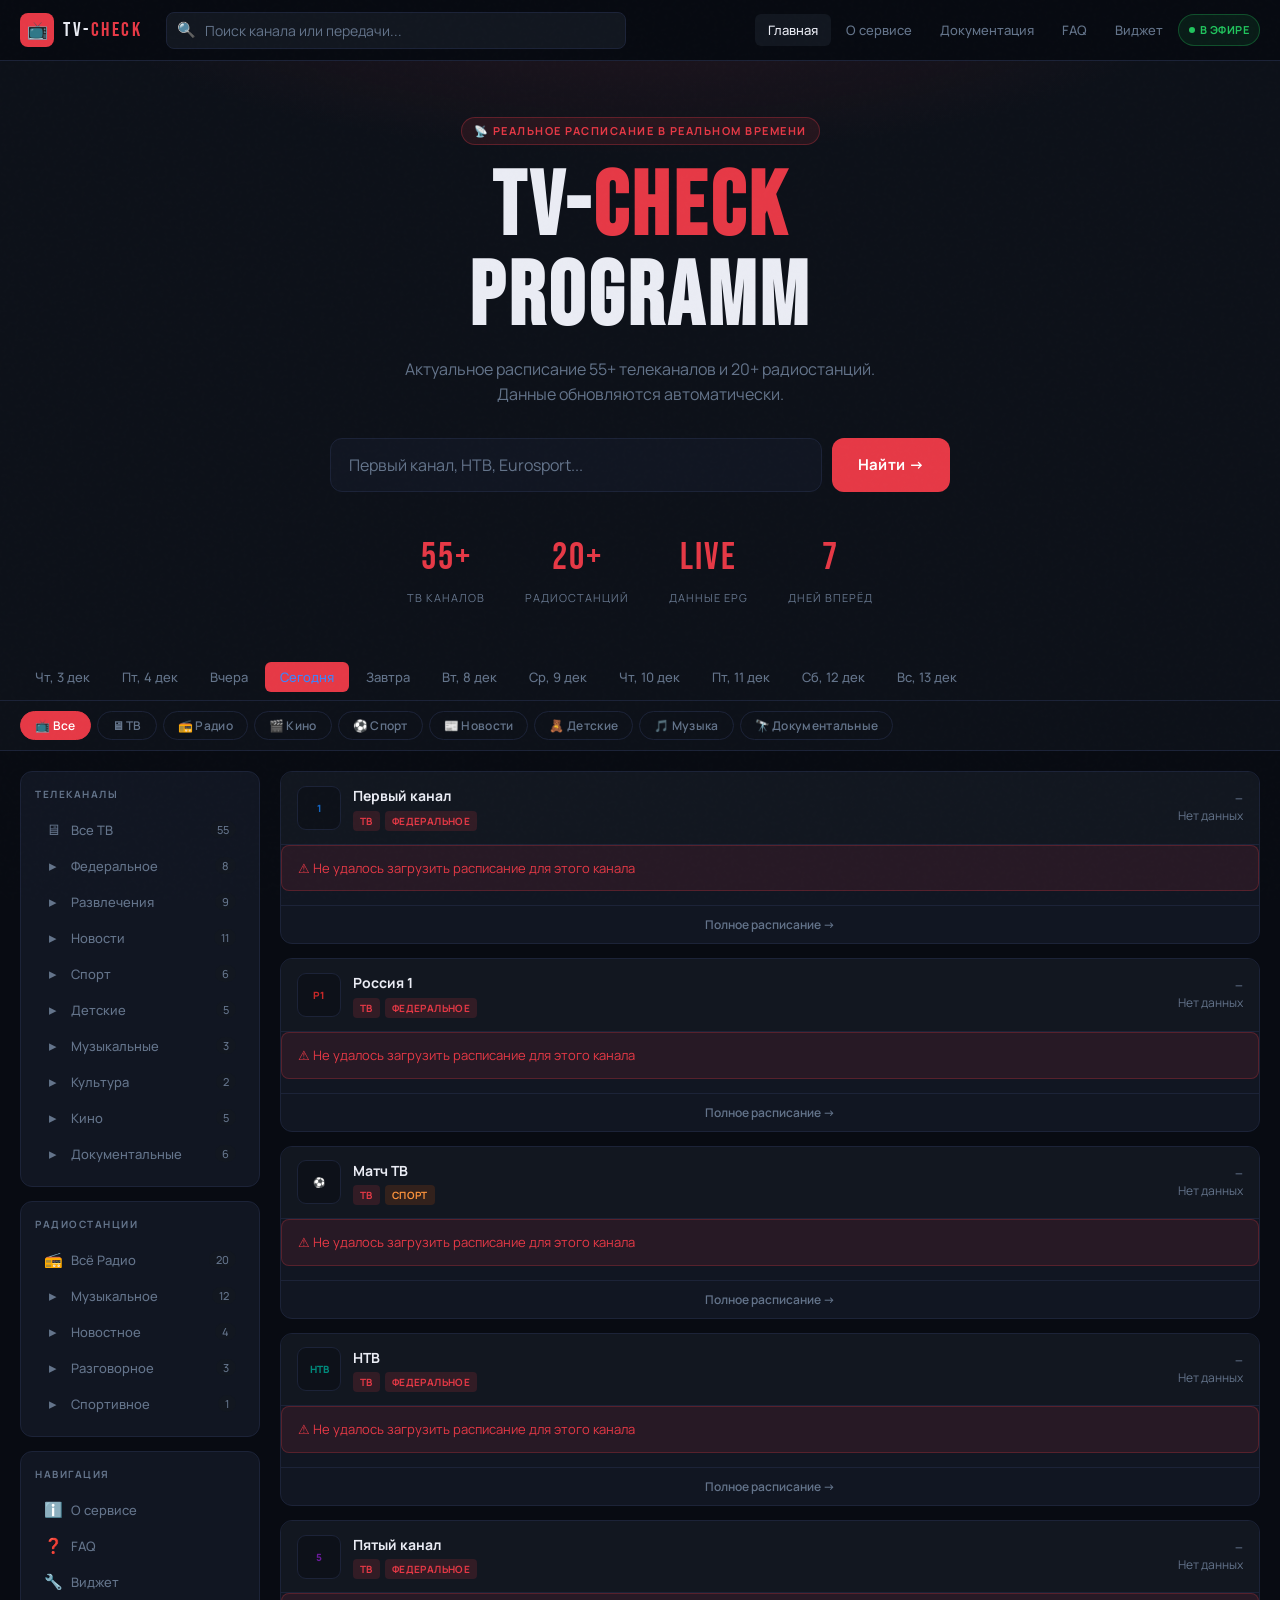
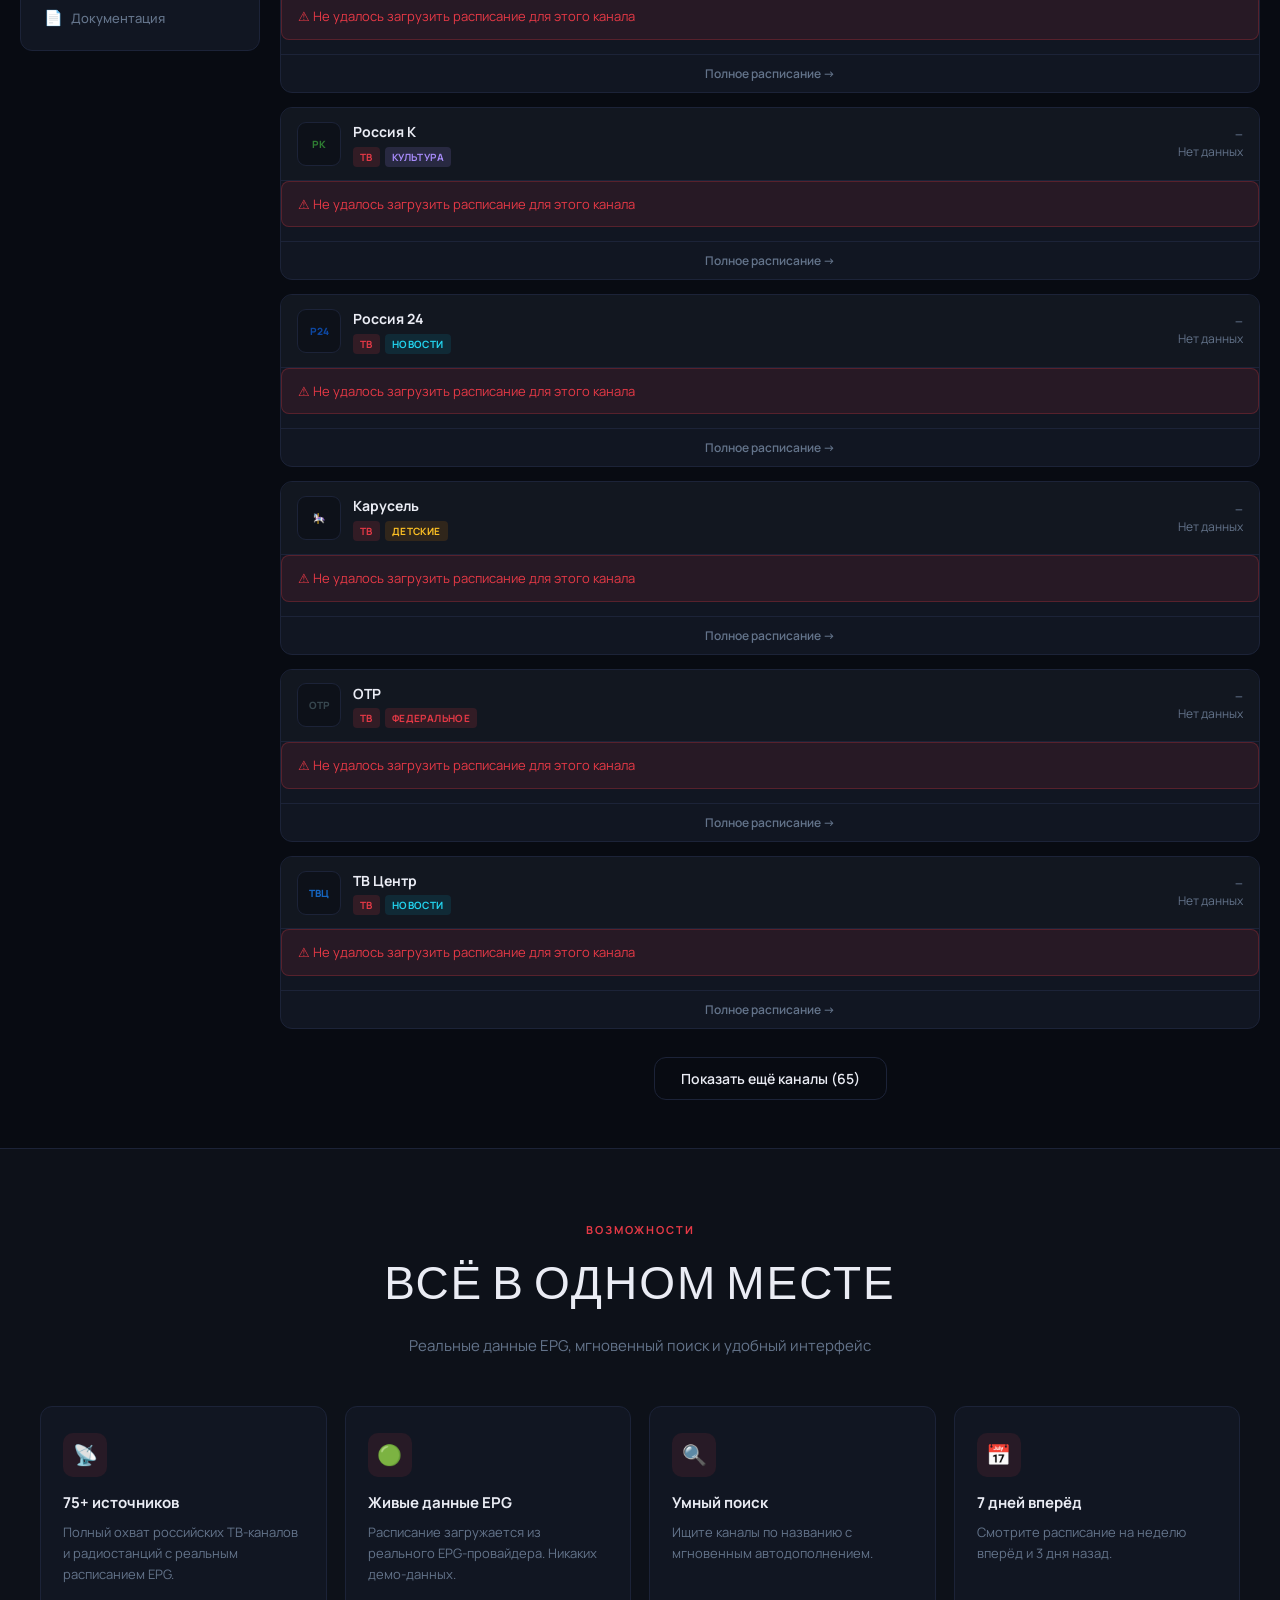
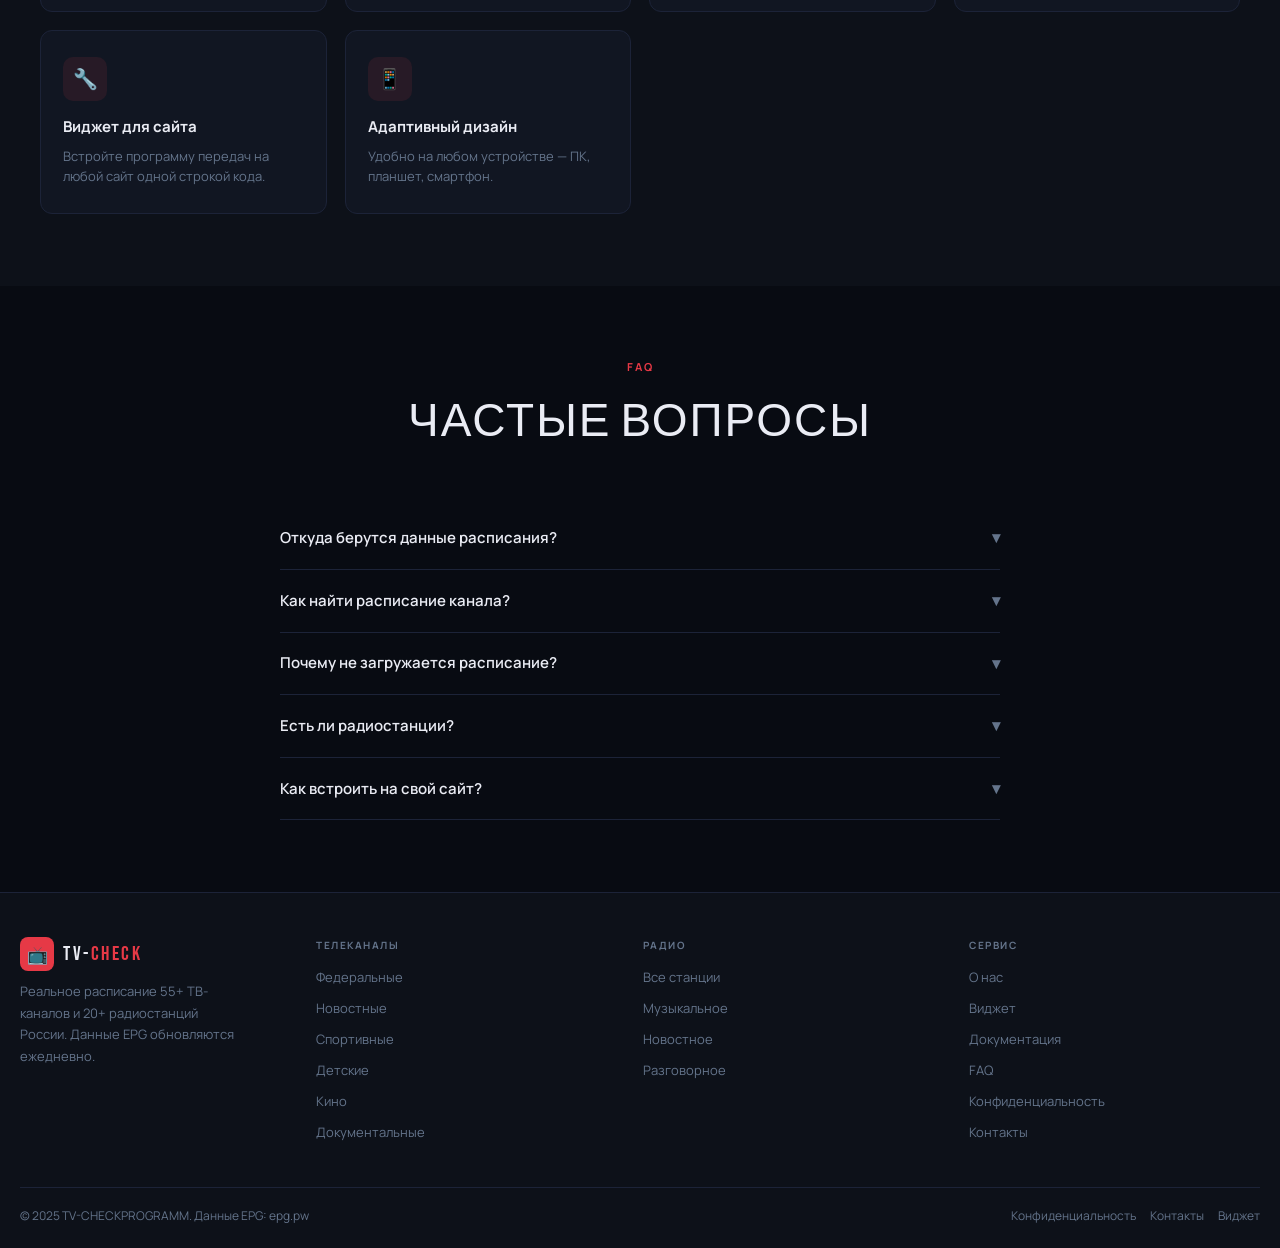
==== commit cf6908bb: "Fix widget embed URL and bust static asset cache" ====
--- a/index.html
+++ b/index.html
@@ -16,7 +16,7 @@
   <link rel="preconnect" href="https://fonts.googleapis.com">
   <link rel="preconnect" href="https://fonts.gstatic.com" crossorigin>
   <link href="https://fonts.googleapis.com/css2?family=Bebas+Neue&family=Manrope:wght@300;400;500;600;700;800&display=swap" rel="stylesheet">
-  <link rel="stylesheet" href="css/style.css">
+  <link rel="stylesheet" href="css/style.css?v=20260417-1">
 </head>
 <body>
 
@@ -30,9 +30,9 @@
 </div>
 
 <!-- Scripts -->
-<script src="js/channels.js"></script>
-<script src="js/epg.js"></script>
-<script src="js/main.js"></script>
+<script src="js/channels.js?v=20260417-1"></script>
+<script src="js/epg.js?v=20260417-1"></script>
+<script src="js/main.js?v=20260417-1"></script>
 
 </body>
 </html>
